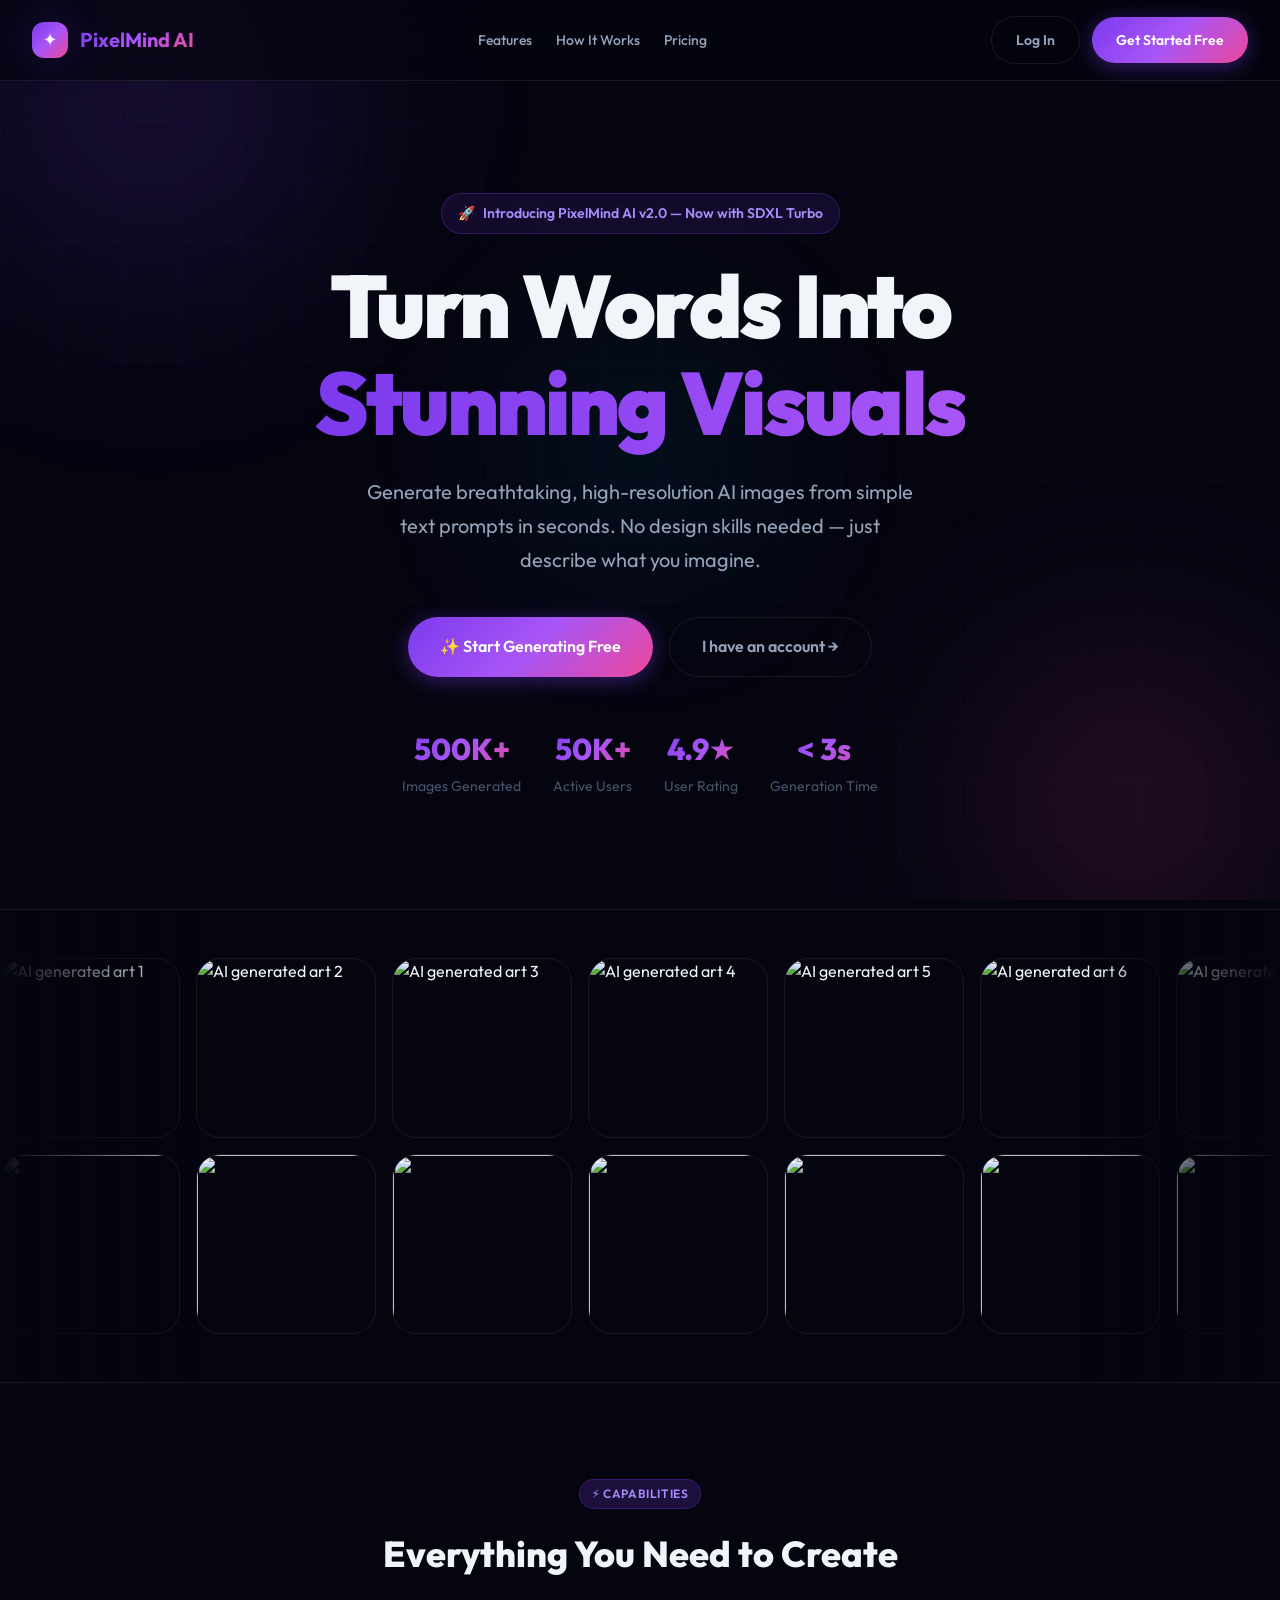
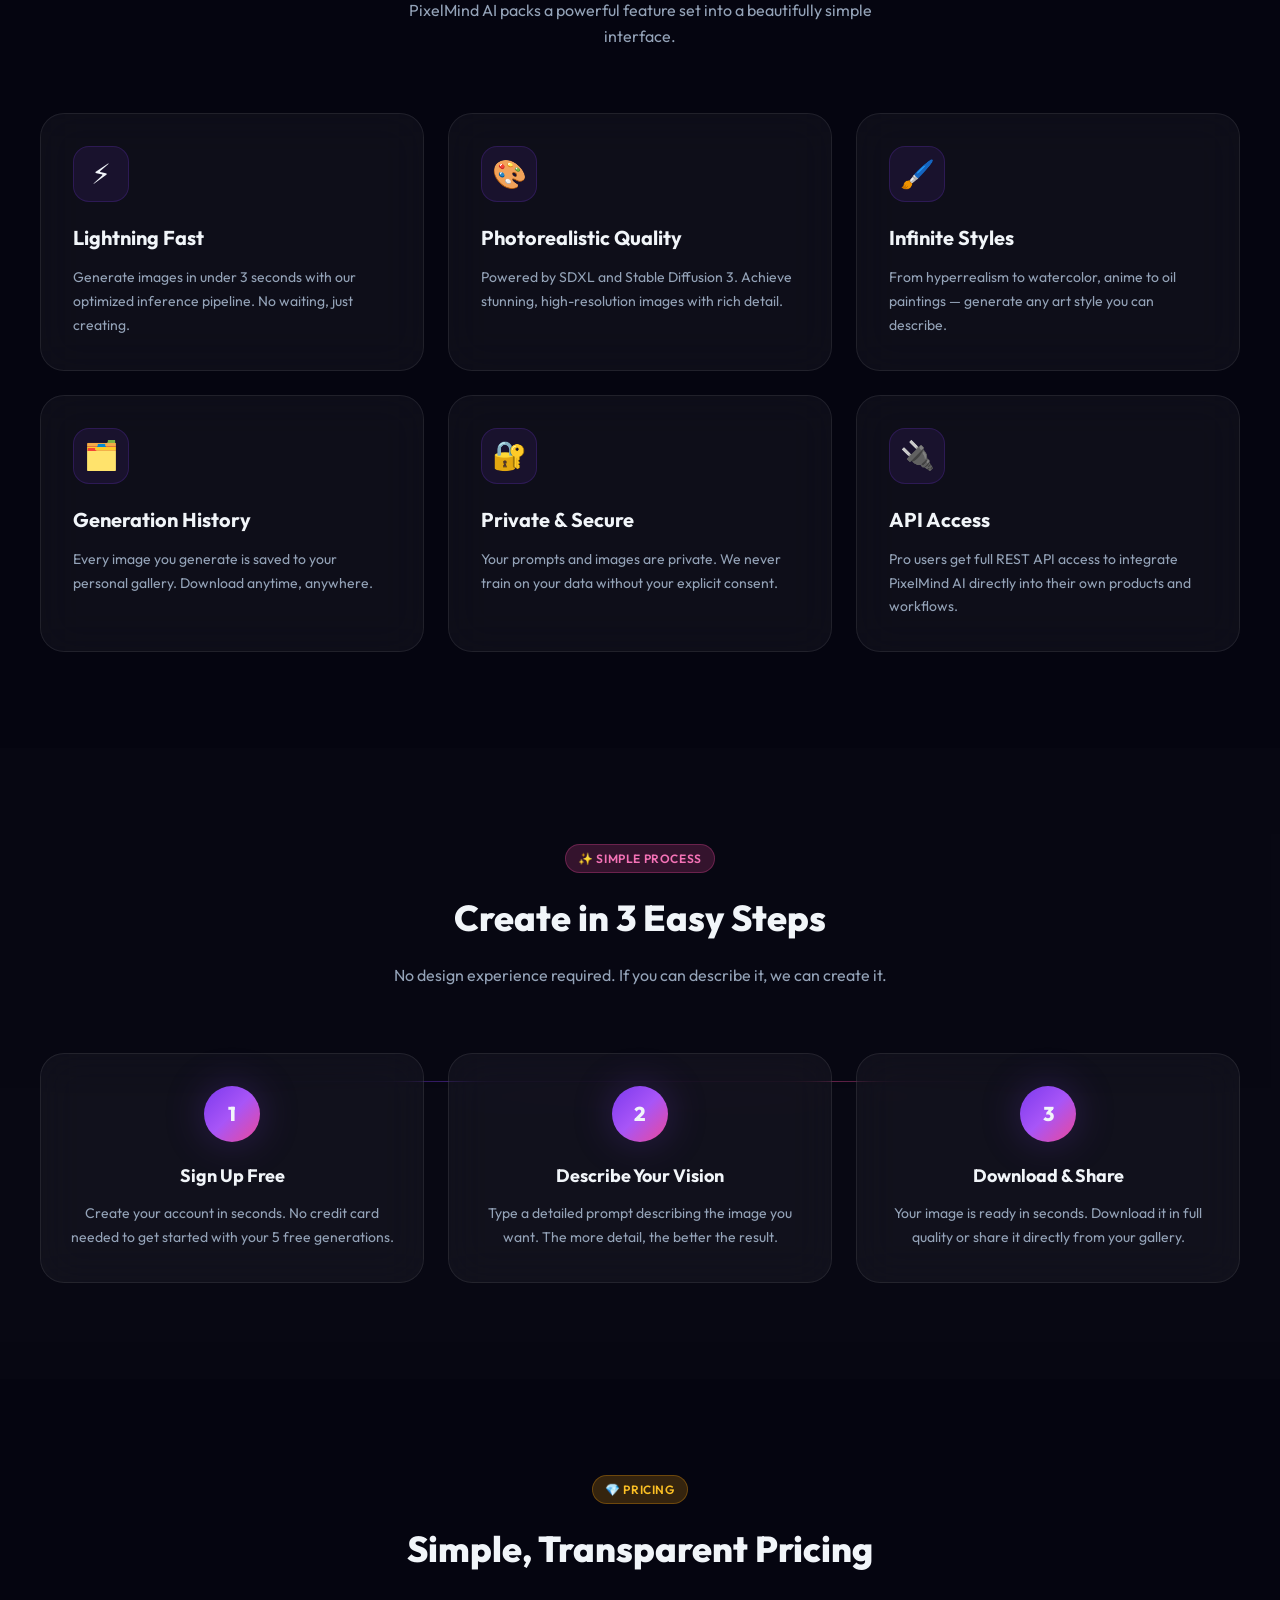
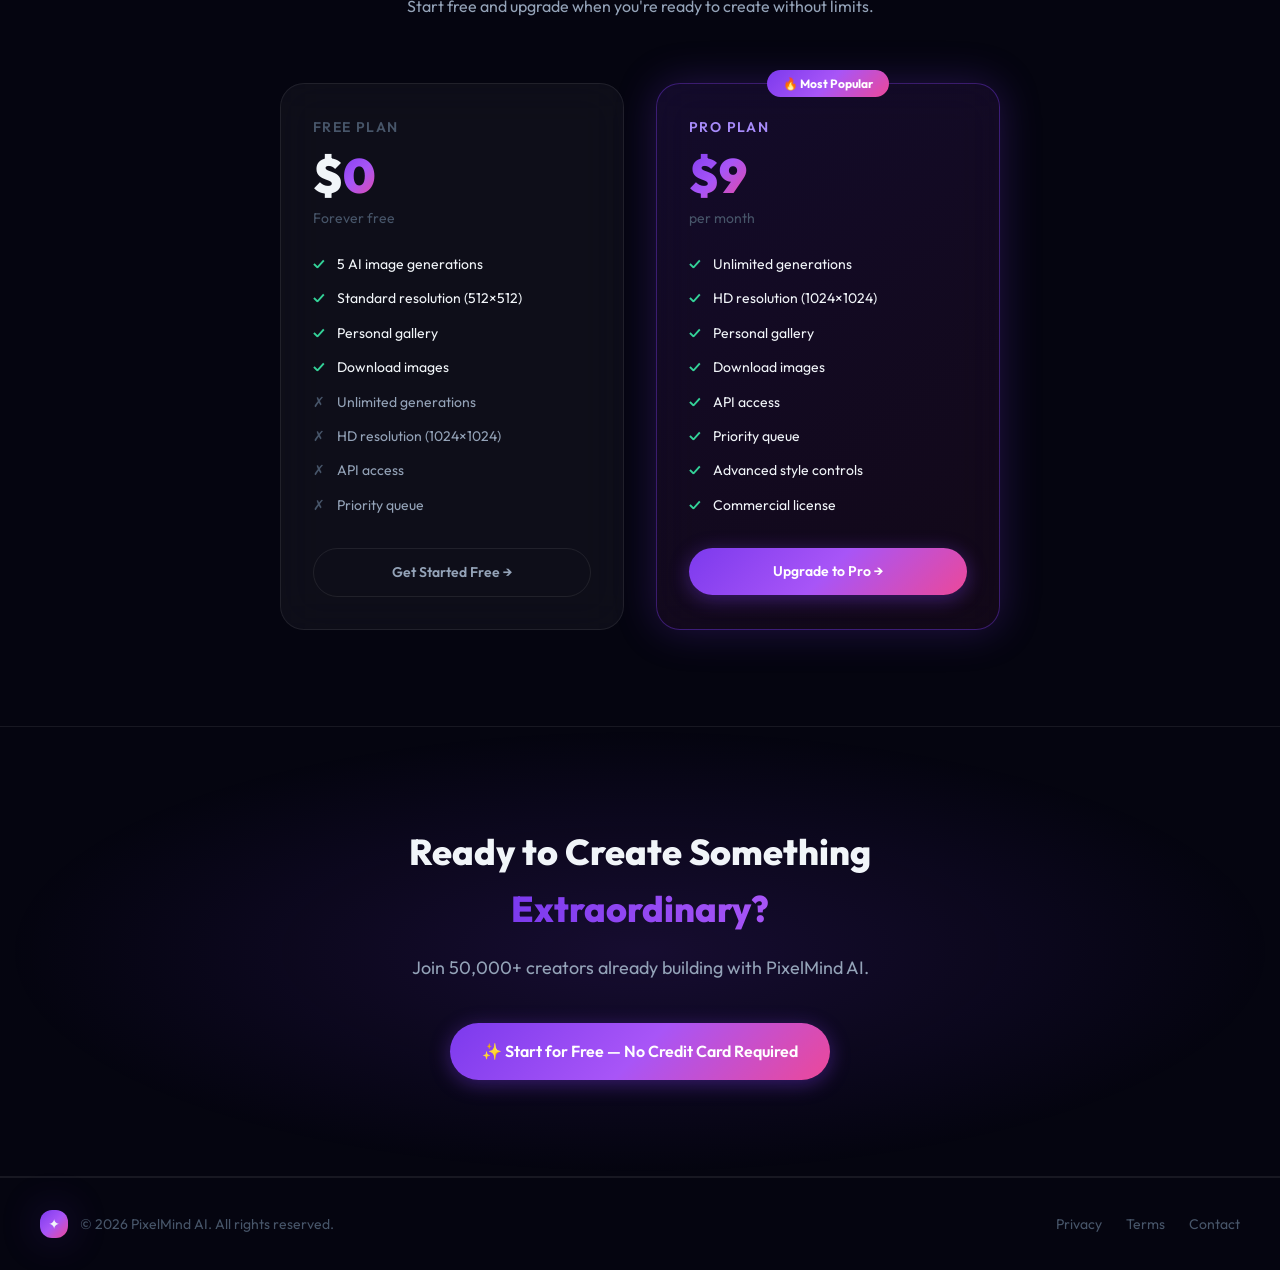
==== PERSONAL PROJECTS/ImageGenAI/index.html @ b3914210 "1st commit" ====
<!DOCTYPE html>
<html lang="en">
<head>
  <meta charset="UTF-8" />
  <meta name="viewport" content="width=device-width, initial-scale=1.0" />
  <title>PixelMind AI — Create Stunning AI Images in Seconds</title>
  <meta name="description" content="PixelMind AI lets you generate breathtaking AI images from simple text prompts. Powered by next-generation models. Start free today." />
  <link rel="stylesheet" href="css/style.css" />
  <style>
    /* ── Hero ── */
    .hero {
      min-height: 92vh;
      display: flex;
      flex-direction: column;
      align-items: center;
      justify-content: center;
      text-align: center;
      padding: var(--space-8);
      position: relative;
      z-index: 1;
    }

    .hero-eyebrow {
      display: inline-flex;
      align-items: center;
      gap: var(--space-2);
      padding: var(--space-2) var(--space-4);
      background: rgba(124,58,237,0.12);
      border: 1px solid rgba(124,58,237,0.3);
      border-radius: var(--radius-full);
      font-size: var(--text-sm);
      font-weight: 600;
      color: var(--primary-400);
      margin-bottom: var(--space-6);
      animation: fadeInDown 0.6s ease both;
    }

    .hero-title {
      font-size: clamp(2.5rem, 7vw, 5.5rem);
      font-weight: 900;
      line-height: 1.1;
      letter-spacing: -0.03em;
      margin-bottom: var(--space-6);
      animation: fadeInDown 0.6s 0.1s ease both;
    }

    .hero-sub {
      font-size: clamp(1rem, 2vw, 1.25rem);
      color: var(--text-secondary);
      max-width: 560px;
      margin: 0 auto var(--space-10);
      line-height: 1.7;
      animation: fadeInDown 0.6s 0.2s ease both;
    }

    .hero-actions {
      display: flex;
      gap: var(--space-4);
      flex-wrap: wrap;
      justify-content: center;
      margin-bottom: var(--space-12);
      animation: fadeInDown 0.6s 0.3s ease both;
    }

    .hero-stats {
      display: flex;
      gap: var(--space-8);
      flex-wrap: wrap;
      justify-content: center;
      animation: fadeInDown 0.6s 0.4s ease both;
    }

    .stat-item { text-align: center; }
    .stat-value {
      font-size: var(--text-3xl);
      font-weight: 800;
      background: var(--grad-primary);
      -webkit-background-clip: text;
      -webkit-text-fill-color: transparent;
      background-clip: text;
    }
    .stat-label { font-size: var(--text-sm); color: var(--text-muted); margin-top: 2px; }

    /* ── Marquee Preview ── */
    .preview-strip {
      padding: var(--space-12) 0;
      overflow: hidden;
      position: relative;
      z-index: 1;
      border-top: 1px solid var(--glass-border);
      border-bottom: 1px solid var(--glass-border);
    }

    .preview-strip::before,
    .preview-strip::after {
      content: '';
      position: absolute;
      top: 0; bottom: 0;
      width: 200px;
      z-index: 2;
    }
    .preview-strip::before { left: 0; background: linear-gradient(to right, var(--bg-base), transparent); }
    .preview-strip::after  { right: 0; background: linear-gradient(to left, var(--bg-base), transparent); }

    .preview-track {
      display: flex;
      gap: var(--space-4);
      animation: marquee 30s linear infinite;
      width: max-content;
    }

    .preview-track-reverse {
      animation-direction: reverse;
      margin-top: var(--space-4);
    }

    @keyframes marquee {
      0%   { transform: translateX(0); }
      100% { transform: translateX(-50%); }
    }

    .preview-img {
      width: 180px;
      height: 180px;
      border-radius: var(--radius-xl);
      object-fit: cover;
      border: 1px solid var(--glass-border);
      flex-shrink: 0;
      transition: transform var(--transition-base);
    }

    .preview-img:hover { transform: scale(1.05); }

    /* ── Features ── */
    .feature-card {
      padding: var(--space-8);
    }

    .feature-icon {
      width: 56px; height: 56px;
      border-radius: var(--radius-lg);
      display: flex; align-items: center; justify-content: center;
      font-size: 28px;
      margin-bottom: var(--space-5);
      background: rgba(124,58,237,0.1);
      border: 1px solid rgba(124,58,237,0.2);
    }

    .feature-title {
      font-size: var(--text-xl);
      font-weight: 700;
      margin-bottom: var(--space-3);
    }

    .feature-desc {
      color: var(--text-secondary);
      font-size: var(--text-sm);
      line-height: 1.7;
    }

    /* ── How it works ── */
    .steps {
      display: grid;
      grid-template-columns: repeat(3, 1fr);
      gap: var(--space-6);
      position: relative;
    }

    .steps::before {
      content: '';
      position: absolute;
      top: 28px;
      left: calc(100% / 6);
      right: calc(100% / 6);
      height: 1px;
      background: linear-gradient(90deg, transparent, rgba(124,58,237,0.5), rgba(236,72,153,0.5), transparent);
    }

    .step-card { text-align: center; padding: var(--space-8) var(--space-6); }

    .step-number {
      width: 56px; height: 56px;
      border-radius: 50%;
      background: var(--grad-primary);
      display: flex; align-items: center; justify-content: center;
      font-size: var(--text-xl);
      font-weight: 800;
      margin: 0 auto var(--space-5);
      box-shadow: var(--shadow-glow);
    }

    .step-title {
      font-size: var(--text-lg);
      font-weight: 700;
      margin-bottom: var(--space-3);
    }

    .step-desc { color: var(--text-secondary); font-size: var(--text-sm); line-height: 1.7; }

    /* ── Pricing ── */
    .pricing-card { padding: var(--space-8); }

    .pricing-card.featured {
      background: linear-gradient(145deg, rgba(124,58,237,0.12), rgba(236,72,153,0.06));
      border-color: rgba(124,58,237,0.4);
      box-shadow: var(--shadow-glow);
      position: relative;
      overflow: visible;
    }

    .pricing-tag {
      position: absolute;
      top: -14px;
      left: 50%;
      transform: translateX(-50%);
      background: var(--grad-primary);
      color: white;
      font-size: var(--text-xs);
      font-weight: 700;
      padding: var(--space-1) var(--space-4);
      border-radius: var(--radius-full);
      white-space: nowrap;
    }

    .pricing-plan { font-size: var(--text-sm); color: var(--text-muted); font-weight: 600; text-transform: uppercase; letter-spacing: 0.1em; margin-bottom: var(--space-3); }
    .pricing-price { font-size: var(--text-5xl); font-weight: 900; line-height: 1; margin-bottom: var(--space-2); }
    .pricing-period { font-size: var(--text-sm); color: var(--text-muted); margin-bottom: var(--space-6); }

    .pricing-features { list-style: none; display: flex; flex-direction: column; gap: var(--space-3); margin-bottom: var(--space-8); }
    .pricing-features li { display: flex; align-items: center; gap: var(--space-3); font-size: var(--text-sm); color: var(--text-secondary); }
    .pricing-features li.included { color: var(--text-primary); }
    .pricing-features li.included::before { content: '✓'; color: #34d399; font-weight: 700; font-size: 14px; }
    .pricing-features li:not(.included)::before { content: '✗'; color: var(--text-muted); font-size: 14px; }

    /* ── CTA ── */
    .cta-section {
      background: radial-gradient(ellipse at center, rgba(124,58,237,0.15) 0%, transparent 70%);
      border-top: 1px solid var(--glass-border);
      border-bottom: 1px solid var(--glass-border);
    }

    /* ── Footer ── */
    footer {
      padding: var(--space-8);
      border-top: 1px solid var(--glass-border);
      position: relative;
      z-index: 1;
    }

    .footer-inner {
      max-width: 1200px;
      margin: 0 auto;
      display: flex;
      align-items: center;
      justify-content: space-between;
      flex-wrap: wrap;
      gap: var(--space-4);
    }

    .footer-copy { color: var(--text-muted); font-size: var(--text-sm); }

    .footer-links { display: flex; gap: var(--space-6); }
    .footer-links a { color: var(--text-muted); font-size: var(--text-sm); text-decoration: none; transition: color var(--transition-fast); }
    .footer-links a:hover { color: var(--text-accent); }

    @keyframes fadeInDown {
      from { opacity: 0; transform: translateY(-20px); }
      to   { opacity: 1; transform: translateY(0); }
    }

    @media (max-width: 768px) {
      .steps { grid-template-columns: 1fr; }
      .steps::before { display: none; }
      .hero-stats { gap: var(--space-6); }
    }
  </style>
</head>
<body>

<!-- Animated Background -->
<div class="page-bg" aria-hidden="true">
  <div class="blob blob-1"></div>
  <div class="blob blob-2"></div>
  <div class="blob blob-3"></div>
</div>

<!-- Navigation -->
<nav class="nav" role="navigation" aria-label="Main navigation">
  <a href="index.html" class="nav-logo" id="nav-logo">
    <div class="nav-logo-icon" aria-hidden="true">✦</div>
    <span class="nav-logo-text">PixelMind AI</span>
  </a>
  <ul class="nav-links" role="list">
    <li><a href="#features" id="nav-features">Features</a></li>
    <li><a href="#how-it-works" id="nav-how">How It Works</a></li>
    <li><a href="#pricing" id="nav-pricing">Pricing</a></li>
  </ul>
  <div class="nav-actions">
    <a href="login.html" class="btn btn-ghost" id="nav-login-btn">Log In</a>
    <a href="signup.html" class="btn btn-primary" id="nav-signup-btn">Get Started Free</a>
  </div>
</nav>

<!-- Hero -->
<section class="hero" id="hero" aria-label="Hero section">
  <div class="hero-eyebrow" aria-label="New feature announcement">
    <span>🚀</span> Introducing PixelMind AI v2.0 — Now with SDXL Turbo
  </div>
  <h1 class="hero-title">
    Turn Words Into<br>
    <span class="gradient-text-animated">Stunning Visuals</span>
  </h1>
  <p class="hero-sub">
    Generate breathtaking, high-resolution AI images from simple text prompts in seconds.
    No design skills needed — just describe what you imagine.
  </p>
  <div class="hero-actions">
    <a href="signup.html" class="btn btn-primary btn-lg" id="hero-cta-primary">
      ✨ Start Generating Free
    </a>
    <a href="login.html" class="btn btn-ghost btn-lg" id="hero-cta-secondary">
      I have an account →
    </a>
  </div>
  <div class="hero-stats" role="list" aria-label="Platform statistics">
    <div class="stat-item" role="listitem">
      <div class="stat-value">500K+</div>
      <div class="stat-label">Images Generated</div>
    </div>
    <div class="stat-item" role="listitem">
      <div class="stat-value">50K+</div>
      <div class="stat-label">Active Users</div>
    </div>
    <div class="stat-item" role="listitem">
      <div class="stat-value">4.9★</div>
      <div class="stat-label">User Rating</div>
    </div>
    <div class="stat-item" role="listitem">
      <div class="stat-value">< 3s</div>
      <div class="stat-label">Generation Time</div>
    </div>
  </div>
</section>

<!-- Preview Strip (Marquee) -->
<div class="preview-strip" aria-label="Sample generated images" role="img">
  <div class="preview-track" id="preview-track-1">
    <img class="preview-img" src="https://picsum.photos/seed/101/360/360" alt="AI generated art 1" loading="lazy">
    <img class="preview-img" src="https://picsum.photos/seed/202/360/360" alt="AI generated art 2" loading="lazy">
    <img class="preview-img" src="https://picsum.photos/seed/303/360/360" alt="AI generated art 3" loading="lazy">
    <img class="preview-img" src="https://picsum.photos/seed/404/360/360" alt="AI generated art 4" loading="lazy">
    <img class="preview-img" src="https://picsum.photos/seed/505/360/360" alt="AI generated art 5" loading="lazy">
    <img class="preview-img" src="https://picsum.photos/seed/606/360/360" alt="AI generated art 6" loading="lazy">
    <img class="preview-img" src="https://picsum.photos/seed/707/360/360" alt="AI generated art 7" loading="lazy">
    <img class="preview-img" src="https://picsum.photos/seed/808/360/360" alt="AI generated art 8" loading="lazy">
    <!-- duplicate for seamless loop -->
    <img class="preview-img" src="https://picsum.photos/seed/101/360/360" alt="" loading="lazy" aria-hidden="true">
    <img class="preview-img" src="https://picsum.photos/seed/202/360/360" alt="" loading="lazy" aria-hidden="true">
    <img class="preview-img" src="https://picsum.photos/seed/303/360/360" alt="" loading="lazy" aria-hidden="true">
    <img class="preview-img" src="https://picsum.photos/seed/404/360/360" alt="" loading="lazy" aria-hidden="true">
    <img class="preview-img" src="https://picsum.photos/seed/505/360/360" alt="" loading="lazy" aria-hidden="true">
    <img class="preview-img" src="https://picsum.photos/seed/606/360/360" alt="" loading="lazy" aria-hidden="true">
    <img class="preview-img" src="https://picsum.photos/seed/707/360/360" alt="" loading="lazy" aria-hidden="true">
    <img class="preview-img" src="https://picsum.photos/seed/808/360/360" alt="" loading="lazy" aria-hidden="true">
  </div>
  <div class="preview-track preview-track-reverse">
    <img class="preview-img" src="https://picsum.photos/seed/111/360/360" alt="" loading="lazy" aria-hidden="true">
    <img class="preview-img" src="https://picsum.photos/seed/222/360/360" alt="" loading="lazy" aria-hidden="true">
    <img class="preview-img" src="https://picsum.photos/seed/333/360/360" alt="" loading="lazy" aria-hidden="true">
    <img class="preview-img" src="https://picsum.photos/seed/444/360/360" alt="" loading="lazy" aria-hidden="true">
    <img class="preview-img" src="https://picsum.photos/seed/555/360/360" alt="" loading="lazy" aria-hidden="true">
    <img class="preview-img" src="https://picsum.photos/seed/666/360/360" alt="" loading="lazy" aria-hidden="true">
    <img class="preview-img" src="https://picsum.photos/seed/777/360/360" alt="" loading="lazy" aria-hidden="true">
    <img class="preview-img" src="https://picsum.photos/seed/888/360/360" alt="" loading="lazy" aria-hidden="true">
    <img class="preview-img" src="https://picsum.photos/seed/111/360/360" alt="" loading="lazy" aria-hidden="true">
    <img class="preview-img" src="https://picsum.photos/seed/222/360/360" alt="" loading="lazy" aria-hidden="true">
    <img class="preview-img" src="https://picsum.photos/seed/333/360/360" alt="" loading="lazy" aria-hidden="true">
    <img class="preview-img" src="https://picsum.photos/seed/444/360/360" alt="" loading="lazy" aria-hidden="true">
    <img class="preview-img" src="https://picsum.photos/seed/555/360/360" alt="" loading="lazy" aria-hidden="true">
    <img class="preview-img" src="https://picsum.photos/seed/666/360/360" alt="" loading="lazy" aria-hidden="true">
    <img class="preview-img" src="https://picsum.photos/seed/777/360/360" alt="" loading="lazy" aria-hidden="true">
    <img class="preview-img" src="https://picsum.photos/seed/888/360/360" alt="" loading="lazy" aria-hidden="true">
  </div>
</div>

<!-- Features Section -->
<section class="section" id="features" aria-label="Features">
  <div class="container">
    <div class="text-center" style="margin-bottom: var(--space-16);">
      <div class="badge badge-purple" style="margin-bottom:var(--space-4);">⚡ Capabilities</div>
      <h2 style="font-size:var(--text-4xl);font-weight:800;margin-bottom:var(--space-4);">
        Everything You Need to Create
      </h2>
      <p style="color:var(--text-secondary); max-width:500px; margin:0 auto;">
        PixelMind AI packs a powerful feature set into a beautifully simple interface.
      </p>
    </div>
    <div class="grid-3">
      <div class="card feature-card" id="feature-speed">
        <div class="feature-icon">⚡</div>
        <h3 class="feature-title">Lightning Fast</h3>
        <p class="feature-desc">Generate images in under 3 seconds with our optimized inference pipeline. No waiting, just creating.</p>
      </div>
      <div class="card feature-card" id="feature-quality">
        <div class="feature-icon">🎨</div>
        <h3 class="feature-title">Photorealistic Quality</h3>
        <p class="feature-desc">Powered by SDXL and Stable Diffusion 3. Achieve stunning, high-resolution images with rich detail.</p>
      </div>
      <div class="card feature-card" id="feature-styles">
        <div class="feature-icon">🖌️</div>
        <h3 class="feature-title">Infinite Styles</h3>
        <p class="feature-desc">From hyperrealism to watercolor, anime to oil paintings — generate any art style you can describe.</p>
      </div>
      <div class="card feature-card" id="feature-history">
        <div class="feature-icon">🗂️</div>
        <h3 class="feature-title">Generation History</h3>
        <p class="feature-desc">Every image you generate is saved to your personal gallery. Download anytime, anywhere.</p>
      </div>
      <div class="card feature-card" id="feature-private">
        <div class="feature-icon">🔐</div>
        <h3 class="feature-title">Private & Secure</h3>
        <p class="feature-desc">Your prompts and images are private. We never train on your data without your explicit consent.</p>
      </div>
      <div class="card feature-card" id="feature-api">
        <div class="feature-icon">🔌</div>
        <h3 class="feature-title">API Access</h3>
        <p class="feature-desc">Pro users get full REST API access to integrate PixelMind AI directly into their own products and workflows.</p>
      </div>
    </div>
  </div>
</section>

<!-- How it Works -->
<section class="section" id="how-it-works" style="background: rgba(255,255,255,0.01);" aria-label="How it works">
  <div class="container">
    <div class="text-center" style="margin-bottom: var(--space-16);">
      <div class="badge badge-pink" style="margin-bottom:var(--space-4);">✨ Simple Process</div>
      <h2 style="font-size:var(--text-4xl);font-weight:800;margin-bottom:var(--space-4);">
        Create in 3 Easy Steps
      </h2>
      <p style="color:var(--text-secondary); max-width:500px; margin:0 auto;">
        No design experience required. If you can describe it, we can create it.
      </p>
    </div>
    <div class="steps">
      <div class="card step-card" id="step-1">
        <div class="step-number">1</div>
        <h3 class="step-title">Sign Up Free</h3>
        <p class="step-desc">Create your account in seconds. No credit card needed to get started with your 5 free generations.</p>
      </div>
      <div class="card step-card" id="step-2">
        <div class="step-number">2</div>
        <h3 class="step-title">Describe Your Vision</h3>
        <p class="step-desc">Type a detailed prompt describing the image you want. The more detail, the better the result.</p>
      </div>
      <div class="card step-card" id="step-3">
        <div class="step-number">3</div>
        <h3 class="step-title">Download & Share</h3>
        <p class="step-desc">Your image is ready in seconds. Download it in full quality or share it directly from your gallery.</p>
      </div>
    </div>
  </div>
</section>

<!-- Pricing Section -->
<section class="section" id="pricing" aria-label="Pricing plans">
  <div class="container">
    <div class="text-center" style="margin-bottom: var(--space-16);">
      <div class="badge badge-amber" style="margin-bottom:var(--space-4);">💎 Pricing</div>
      <h2 style="font-size:var(--text-4xl);font-weight:800;margin-bottom:var(--space-4);">
        Simple, Transparent Pricing
      </h2>
      <p style="color:var(--text-secondary); max-width:500px; margin:0 auto;">
        Start free and upgrade when you're ready to create without limits.
      </p>
    </div>
    <div class="grid-2" style="max-width:720px; margin:0 auto;">
      <div class="card pricing-card" id="plan-free">
        <p class="pricing-plan">Free Plan</p>
        <p class="pricing-price">$<span class="gradient-text">0</span></p>
        <p class="pricing-period">Forever free</p>
        <ul class="pricing-features">
          <li class="included">5 AI image generations</li>
          <li class="included">Standard resolution (512×512)</li>
          <li class="included">Personal gallery</li>
          <li class="included">Download images</li>
          <li>Unlimited generations</li>
          <li>HD resolution (1024×1024)</li>
          <li>API access</li>
          <li>Priority queue</li>
        </ul>
        <a href="signup.html" class="btn btn-ghost w-full" id="cta-free">Get Started Free →</a>
      </div>
      <div class="card pricing-card featured" id="plan-pro">
        <div class="pricing-tag">🔥 Most Popular</div>
        <p class="pricing-plan" style="color: var(--primary-400);">Pro Plan</p>
        <p class="pricing-price"><span class="gradient-text">$9</span></p>
        <p class="pricing-period">per month</p>
        <ul class="pricing-features">
          <li class="included">Unlimited generations</li>
          <li class="included">HD resolution (1024×1024)</li>
          <li class="included">Personal gallery</li>
          <li class="included">Download images</li>
          <li class="included">API access</li>
          <li class="included">Priority queue</li>
          <li class="included">Advanced style controls</li>
          <li class="included">Commercial license</li>
        </ul>
        <a href="signup.html" class="btn btn-primary w-full" id="cta-pro">Upgrade to Pro →</a>
      </div>
    </div>
  </div>
</section>

<!-- CTA Section -->
<section class="section cta-section" aria-label="Call to action">
  <div class="container text-center">
    <h2 style="font-size:var(--text-4xl);font-weight:800;margin-bottom:var(--space-4);">
      Ready to Create Something<br><span class="gradient-text-animated">Extraordinary?</span>
    </h2>
    <p style="color:var(--text-secondary); margin-bottom:var(--space-10); font-size:var(--text-lg);">
      Join 50,000+ creators already building with PixelMind AI.
    </p>
    <a href="signup.html" class="btn btn-primary btn-lg" id="cta-final">
      ✨ Start for Free — No Credit Card Required
    </a>
  </div>
</section>

<!-- Footer -->
<footer>
  <div class="footer-inner">
    <div style="display:flex; align-items:center; gap:var(--space-3);">
      <div class="nav-logo-icon" style="width:28px;height:28px;font-size:14px;" aria-hidden="true">✦</div>
      <span class="footer-copy">© 2026 PixelMind AI. All rights reserved.</span>
    </div>
    <nav class="footer-links" aria-label="Footer navigation">
      <a href="#" id="footer-privacy">Privacy</a>
      <a href="#" id="footer-terms">Terms</a>
      <a href="#" id="footer-contact">Contact</a>
    </nav>
  </div>
</footer>

<script src="js/auth.js"></script>
<script>
  // Redirect to query if already logged in (optional UX)
  document.addEventListener('DOMContentLoaded', () => {
    if (authIsLoggedIn()) {
      document.getElementById('nav-login-btn').textContent = 'Dashboard';
      document.getElementById('nav-login-btn').href = 'query.html';
      document.getElementById('nav-signup-btn').textContent = 'Go to App ✦';
      document.getElementById('nav-signup-btn').href = 'query.html';
    }
  });
</script>
</body>
</html>
---- PERSONAL PROJECTS/ImageGenAI/css/style.css ----
/* =====================================================
   IMAGE GENERATIVE AI — Global Design System
   ===================================================== */

/* Google Font Import */
@import url('https://fonts.googleapis.com/css2?family=Outfit:wght@300;400;500;600;700;800;900&display=swap');

/* =====================================================
   CSS Custom Properties (Design Tokens)
   ===================================================== */
:root {
  /* Colors */
  --bg-base:        #050510;
  --bg-surface:     #0d0d1e;
  --bg-elevated:    #13132a;
  --glass-bg:       rgba(255, 255, 255, 0.04);
  --glass-border:   rgba(255, 255, 255, 0.08);
  --glass-hover:    rgba(255, 255, 255, 0.07);

  --primary-400:    #a78bfa;
  --primary-500:    #8b5cf6;
  --primary-600:    #7c3aed;
  --primary-700:    #6d28d9;
  --accent-pink:    #ec4899;
  --accent-cyan:    #06b6d4;
  --accent-amber:   #f59e0b;

  --grad-primary:   linear-gradient(135deg, #7c3aed 0%, #a855f7 50%, #ec4899 100%);
  --grad-subtle:    linear-gradient(135deg, rgba(124,58,237,0.15) 0%, rgba(236,72,153,0.15) 100%);
  --grad-card:      linear-gradient(145deg, rgba(255,255,255,0.06) 0%, rgba(255,255,255,0.02) 100%);
  --grad-glow:      radial-gradient(ellipse at center, rgba(124,58,237,0.3) 0%, transparent 70%);

  --text-primary:   #f1f5f9;
  --text-secondary: #94a3b8;
  --text-muted:     #475569;
  --text-accent:    #a78bfa;

  /* Spacing */
  --space-1:   0.25rem;
  --space-2:   0.5rem;
  --space-3:   0.75rem;
  --space-4:   1rem;
  --space-5:   1.25rem;
  --space-6:   1.5rem;
  --space-8:   2rem;
  --space-10:  2.5rem;
  --space-12:  3rem;
  --space-16:  4rem;
  --space-20:  5rem;
  --space-24:  6rem;

  /* Typography */
  --font-family: 'Outfit', system-ui, -apple-system, sans-serif;
  --text-xs:   0.75rem;
  --text-sm:   0.875rem;
  --text-base: 1rem;
  --text-lg:   1.125rem;
  --text-xl:   1.25rem;
  --text-2xl:  1.5rem;
  --text-3xl:  1.875rem;
  --text-4xl:  2.25rem;
  --text-5xl:  3rem;
  --text-6xl:  3.75rem;
  --text-7xl:  4.5rem;

  /* Border Radius */
  --radius-sm:  0.375rem;
  --radius-md:  0.75rem;
  --radius-lg:  1rem;
  --radius-xl:  1.5rem;
  --radius-2xl: 2rem;
  --radius-full: 9999px;

  /* Shadows */
  --shadow-sm:  0 1px 3px rgba(0,0,0,0.5);
  --shadow-md:  0 4px 16px rgba(0,0,0,0.4);
  --shadow-lg:  0 8px 32px rgba(0,0,0,0.5);
  --shadow-xl:  0 20px 60px rgba(0,0,0,0.6);
  --shadow-glow: 0 0 40px rgba(124,58,237,0.25);
  --shadow-glow-pink: 0 0 40px rgba(236,72,153,0.2);

  /* Transitions */
  --transition-fast:   150ms cubic-bezier(0.4, 0, 0.2, 1);
  --transition-base:   250ms cubic-bezier(0.4, 0, 0.2, 1);
  --transition-slow:   400ms cubic-bezier(0.4, 0, 0.2, 1);
  --transition-bounce: 300ms cubic-bezier(0.34, 1.56, 0.64, 1);
}

/* =====================================================
   CSS Reset & Base
   ===================================================== */
*, *::before, *::after {
  box-sizing: border-box;
  margin: 0;
  padding: 0;
}

html { scroll-behavior: smooth; font-size: 16px; }

body {
  font-family: var(--font-family);
  background-color: var(--bg-base);
  color: var(--text-primary);
  line-height: 1.6;
  min-height: 100vh;
  -webkit-font-smoothing: antialiased;
  -moz-osx-font-smoothing: grayscale;
  overflow-x: hidden;
}

/* =====================================================
   Animated Background
   ===================================================== */
.page-bg {
  position: fixed;
  inset: 0;
  z-index: 0;
  overflow: hidden;
  pointer-events: none;
}

.page-bg::before {
  content: '';
  position: absolute;
  inset: 0;
  background-image:
    linear-gradient(rgba(124,58,237,0.04) 1px, transparent 1px),
    linear-gradient(90deg, rgba(124,58,237,0.04) 1px, transparent 1px);
  background-size: 60px 60px;
  animation: gridShift 30s linear infinite;
}

@keyframes gridShift {
  0%   { transform: translateY(0); }
  100% { transform: translateY(60px); }
}

.blob {
  position: absolute;
  border-radius: 50%;
  filter: blur(80px);
  opacity: 0.5;
  animation: blobFloat 12s ease-in-out infinite;
}

.blob-1 {
  width: 600px; height: 600px;
  background: radial-gradient(circle, rgba(124,58,237,0.4) 0%, transparent 70%);
  top: -200px; left: -150px;
  animation-delay: 0s;
}

.blob-2 {
  width: 500px; height: 500px;
  background: radial-gradient(circle, rgba(236,72,153,0.35) 0%, transparent 70%);
  bottom: -150px; right: -100px;
  animation-delay: -4s;
}

.blob-3 {
  width: 400px; height: 400px;
  background: radial-gradient(circle, rgba(6,182,212,0.2) 0%, transparent 70%);
  top: 50%; left: 50%;
  transform: translate(-50%, -50%);
  animation-delay: -8s;
}

@keyframes blobFloat {
  0%, 100% { transform: translate(0, 0) scale(1); }
  25%       { transform: translate(30px, -40px) scale(1.05); }
  50%       { transform: translate(-20px, 20px) scale(0.95); }
  75%       { transform: translate(40px, 30px) scale(1.02); }
}

/* =====================================================
   Navigation
   ===================================================== */
.nav {
  position: sticky;
  top: 0;
  z-index: 100;
  padding: var(--space-4) var(--space-8);
  display: flex;
  align-items: center;
  justify-content: space-between;
  background: rgba(5, 5, 16, 0.7);
  backdrop-filter: blur(20px);
  -webkit-backdrop-filter: blur(20px);
  border-bottom: 1px solid var(--glass-border);
}

.nav-logo {
  display: flex;
  align-items: center;
  gap: var(--space-3);
  text-decoration: none;
  color: var(--text-primary);
}

.nav-logo-icon {
  width: 36px; height: 36px;
  border-radius: var(--radius-md);
  background: var(--grad-primary);
  display: flex; align-items: center; justify-content: center;
  font-size: 18px;
  box-shadow: var(--shadow-glow);
}

.nav-logo-text {
  font-size: var(--text-xl);
  font-weight: 700;
  background: var(--grad-primary);
  -webkit-background-clip: text;
  -webkit-text-fill-color: transparent;
  background-clip: text;
}

.nav-links {
  display: flex;
  align-items: center;
  gap: var(--space-6);
  list-style: none;
}

.nav-links a {
  color: var(--text-secondary);
  text-decoration: none;
  font-size: var(--text-sm);
  font-weight: 500;
  transition: color var(--transition-fast);
}

.nav-links a:hover { color: var(--text-primary); }
.nav-links a.active { color: var(--text-accent); }

.nav-actions {
  display: flex;
  align-items: center;
  gap: var(--space-3);
}

/* =====================================================
   Buttons
   ===================================================== */
.btn {
  display: inline-flex;
  align-items: center;
  justify-content: center;
  gap: var(--space-2);
  padding: var(--space-3) var(--space-6);
  border-radius: var(--radius-full);
  font-family: var(--font-family);
  font-size: var(--text-sm);
  font-weight: 600;
  cursor: pointer;
  border: none;
  text-decoration: none;
  transition: all var(--transition-base);
  position: relative;
  overflow: hidden;
  white-space: nowrap;
}

.btn::before {
  content: '';
  position: absolute;
  inset: 0;
  background: linear-gradient(to right, transparent 0%, rgba(255,255,255,0.1) 50%, transparent 100%);
  transform: translateX(-100%);
  transition: transform 0.5s ease;
}

.btn:hover::before { transform: translateX(100%); }

.btn-primary {
  background: var(--grad-primary);
  color: white;
  box-shadow: 0 4px 20px rgba(124,58,237,0.4);
}

.btn-primary:hover {
  transform: translateY(-2px);
  box-shadow: 0 8px 30px rgba(124,58,237,0.5);
}

.btn-primary:active { transform: translateY(0); }

.btn-ghost {
  background: transparent;
  color: var(--text-secondary);
  border: 1px solid var(--glass-border);
}

.btn-ghost:hover {
  background: var(--glass-hover);
  color: var(--text-primary);
  border-color: rgba(255,255,255,0.15);
}

.btn-outline {
  background: transparent;
  color: var(--text-accent);
  border: 1px solid rgba(124,58,237,0.5);
}

.btn-outline:hover {
  background: rgba(124,58,237,0.1);
  border-color: var(--primary-500);
  box-shadow: 0 0 20px rgba(124,58,237,0.2);
}

.btn-danger {
  background: linear-gradient(135deg, #dc2626, #ef4444);
  color: white;
  box-shadow: 0 4px 20px rgba(239,68,68,0.3);
}

.btn-danger:hover {
  transform: translateY(-2px);
  box-shadow: 0 8px 30px rgba(239,68,68,0.4);
}

.btn-lg {
  padding: var(--space-4) var(--space-8);
  font-size: var(--text-base);
}

.btn-sm {
  padding: var(--space-2) var(--space-4);
  font-size: var(--text-xs);
}

.btn:disabled {
  opacity: 0.5;
  cursor: not-allowed;
  transform: none !important;
}

.btn-loading {
  color: transparent !important;
  pointer-events: none;
}

.btn-loading::after {
  content: '';
  position: absolute;
  width: 16px; height: 16px;
  border: 2px solid rgba(255,255,255,0.3);
  border-top-color: white;
  border-radius: 50%;
  animation: spin 0.7s linear infinite;
}

/* =====================================================
   Glass Card
   ===================================================== */
.card {
  background: var(--glass-bg);
  border: 1px solid var(--glass-border);
  border-radius: var(--radius-xl);
  backdrop-filter: blur(20px);
  -webkit-backdrop-filter: blur(20px);
  transition: all var(--transition-base);
}

.card:hover {
  background: var(--glass-hover);
  border-color: rgba(255,255,255,0.12);
  transform: translateY(-2px);
  box-shadow: var(--shadow-lg);
}

/* =====================================================
   Form Elements
   ===================================================== */
.form-group {
  display: flex;
  flex-direction: column;
  gap: var(--space-2);
}

.form-label {
  font-size: var(--text-sm);
  font-weight: 500;
  color: var(--text-secondary);
  letter-spacing: 0.02em;
}

.form-input {
  padding: var(--space-3) var(--space-4);
  background: rgba(255,255,255,0.05);
  border: 1px solid var(--glass-border);
  border-radius: var(--radius-md);
  color: var(--text-primary);
  font-family: var(--font-family);
  font-size: var(--text-base);
  width: 100%;
  transition: all var(--transition-base);
  outline: none;
}

.form-input::placeholder { color: var(--text-muted); }

.form-input:focus {
  border-color: var(--primary-500);
  background: rgba(124,58,237,0.07);
  box-shadow: 0 0 0 3px rgba(124,58,237,0.15);
}

.form-input.error {
  border-color: #ef4444;
  background: rgba(239,68,68,0.05);
}

.form-error {
  font-size: var(--text-xs);
  color: #f87171;
  display: flex;
  align-items: center;
  gap: var(--space-1);
}

textarea.form-input {
  resize: vertical;
  min-height: 100px;
  line-height: 1.6;
}

.input-wrapper { position: relative; }

.input-icon {
  position: absolute;
  left: var(--space-4);
  top: 50%;
  transform: translateY(-50%);
  color: var(--text-muted);
  font-size: 18px;
  pointer-events: none;
}

.input-wrapper .form-input {
  padding-left: calc(var(--space-4) + 28px);
}

/* =====================================================
   Badges
   ===================================================== */
.badge {
  display: inline-flex;
  align-items: center;
  gap: var(--space-1);
  padding: var(--space-1) var(--space-3);
  border-radius: var(--radius-full);
  font-size: var(--text-xs);
  font-weight: 600;
  letter-spacing: 0.05em;
  text-transform: uppercase;
}

.badge-purple {
  background: rgba(124,58,237,0.2);
  color: var(--primary-400);
  border: 1px solid rgba(124,58,237,0.3);
}

.badge-pink {
  background: rgba(236,72,153,0.2);
  color: #f472b6;
  border: 1px solid rgba(236,72,153,0.3);
}

.badge-amber {
  background: rgba(245,158,11,0.2);
  color: #fbbf24;
  border: 1px solid rgba(245,158,11,0.3);
}

.badge-green {
  background: rgba(16,185,129,0.2);
  color: #34d399;
  border: 1px solid rgba(16,185,129,0.3);
}

.badge-red {
  background: rgba(239,68,68,0.2);
  color: #f87171;
  border: 1px solid rgba(239,68,68,0.3);
}

/* =====================================================
   Gradient Text
   ===================================================== */
.gradient-text {
  background: var(--grad-primary);
  -webkit-background-clip: text;
  -webkit-text-fill-color: transparent;
  background-clip: text;
}

.gradient-text-animated {
  background: linear-gradient(270deg, #7c3aed, #a855f7, #ec4899, #a855f7, #7c3aed);
  background-size: 400% 400%;
  -webkit-background-clip: text;
  -webkit-text-fill-color: transparent;
  background-clip: text;
  animation: gradientShift 6s ease infinite;
}

@keyframes gradientShift {
  0%   { background-position: 0% 50%; }
  50%  { background-position: 100% 50%; }
  100% { background-position: 0% 50%; }
}

/* =====================================================
   Avatar
   ===================================================== */
.avatar {
  width: 38px; height: 38px;
  border-radius: 50%;
  background: var(--grad-primary);
  display: flex; align-items: center; justify-content: center;
  font-size: var(--text-sm);
  font-weight: 700;
  color: white;
  flex-shrink: 0;
  cursor: pointer;
  transition: all var(--transition-base);
  border: 2px solid transparent;
}

.avatar:hover {
  box-shadow: 0 0 0 3px rgba(124,58,237,0.4);
  border-color: var(--primary-500);
}

/* =====================================================
   Usage Counter
   ===================================================== */
.usage-counter {
  display: flex;
  align-items: center;
  gap: var(--space-2);
  padding: var(--space-2) var(--space-4);
  background: var(--glass-bg);
  border: 1px solid var(--glass-border);
  border-radius: var(--radius-full);
  font-size: var(--text-xs);
  font-weight: 600;
}

.usage-bar {
  width: 60px; height: 4px;
  background: rgba(255,255,255,0.1);
  border-radius: var(--radius-full);
  overflow: hidden;
}

.usage-bar-fill {
  height: 100%;
  background: var(--grad-primary);
  border-radius: var(--radius-full);
  transition: width var(--transition-slow);
}

.usage-bar-fill.danger {
  background: linear-gradient(90deg, #f59e0b, #ef4444);
}

/* =====================================================
   Modals & Overlays
   ===================================================== */
.modal-overlay {
  position: fixed;
  inset: 0;
  background: rgba(0,0,0,0.85);
  backdrop-filter: blur(8px);
  -webkit-backdrop-filter: blur(8px);
  z-index: 1000;
  display: flex;
  align-items: center;
  justify-content: center;
  padding: var(--space-6);
  animation: fadeIn var(--transition-base) ease;
}

.modal-overlay.hidden { display: none; }

.modal {
  background: var(--bg-elevated);
  border: 1px solid var(--glass-border);
  border-radius: var(--radius-2xl);
  padding: var(--space-10);
  max-width: 480px;
  width: 100%;
  position: relative;
  animation: slideUp var(--transition-slow) cubic-bezier(0.34, 1.56, 0.64, 1);
  box-shadow: var(--shadow-xl), var(--shadow-glow);
}

@keyframes fadeIn {
  from { opacity: 0; }
  to   { opacity: 1; }
}

@keyframes slideUp {
  from { opacity: 0; transform: translateY(30px) scale(0.95); }
  to   { opacity: 1; transform: translateY(0) scale(1); }
}

/* =====================================================
   Toast Notifications
   ===================================================== */
.toast-container {
  position: fixed;
  top: var(--space-6);
  right: var(--space-6);
  z-index: 2000;
  display: flex;
  flex-direction: column;
  gap: var(--space-3);
  pointer-events: none;
}

.toast {
  padding: var(--space-4) var(--space-5);
  background: var(--bg-elevated);
  border: 1px solid var(--glass-border);
  border-radius: var(--radius-lg);
  font-size: var(--text-sm);
  font-weight: 500;
  box-shadow: var(--shadow-lg);
  pointer-events: all;
  display: flex;
  align-items: center;
  gap: var(--space-3);
  animation: toastIn 300ms cubic-bezier(0.34, 1.56, 0.64, 1);
  min-width: 280px;
}

.toast-error { border-color: rgba(239,68,68,0.4); }
.toast-success { border-color: rgba(16,185,129,0.4); }
.toast-warn { border-color: rgba(245,158,11,0.4); }

@keyframes toastIn {
  from { opacity: 0; transform: translateX(60px) scale(0.9); }
  to   { opacity: 1; transform: translateX(0) scale(1); }
}

/* =====================================================
   Layout Utilities
   ===================================================== */
.section {
  padding: var(--space-24) var(--space-8);
  position: relative;
  z-index: 1;
}

.container {
  max-width: 1200px;
  margin: 0 auto;
  width: 100%;
}

.grid-2 { display: grid; grid-template-columns: repeat(2, 1fr); gap: var(--space-8); }
.grid-3 { display: grid; grid-template-columns: repeat(3, 1fr); gap: var(--space-6); }
.grid-4 { display: grid; grid-template-columns: repeat(4, 1fr); gap: var(--space-6); }

.flex { display: flex; }
.flex-center { display: flex; align-items: center; justify-content: center; }
.flex-between { display: flex; align-items: center; justify-content: space-between; }
.flex-col { display: flex; flex-direction: column; }
.gap-2 { gap: var(--space-2); }
.gap-3 { gap: var(--space-3); }
.gap-4 { gap: var(--space-4); }
.gap-6 { gap: var(--space-6); }
.gap-8 { gap: var(--space-8); }

.text-center { text-align: center; }
.mt-auto { margin-top: auto; }
.w-full { width: 100%; }

.divider {
  height: 1px;
  background: var(--glass-border);
  margin: var(--space-6) 0;
}

.divider-text {
  display: flex;
  align-items: center;
  gap: var(--space-4);
  color: var(--text-muted);
  font-size: var(--text-sm);
  margin: var(--space-6) 0;
}

.divider-text::before, .divider-text::after {
  content: '';
  flex: 1;
  height: 1px;
  background: var(--glass-border);
}

/* =====================================================
   Image Gallery
   ===================================================== */
.image-grid {
  display: grid;
  grid-template-columns: repeat(auto-fill, minmax(220px, 1fr));
  gap: var(--space-4);
}

.image-card {
  background: var(--glass-bg);
  border: 1px solid var(--glass-border);
  border-radius: var(--radius-xl);
  overflow: hidden;
  transition: all var(--transition-base);
  animation: fadeIn 0.4s ease;
  position: relative;
}

.image-card:hover {
  transform: translateY(-4px);
  box-shadow: var(--shadow-xl), var(--shadow-glow);
  border-color: rgba(124,58,237,0.3);
}

.image-card-img {
  width: 100%;
  aspect-ratio: 1;
  object-fit: cover;
  display: block;
}

.image-card-body {
  padding: var(--space-4);
}

.image-card-prompt {
  font-size: var(--text-xs);
  color: var(--text-secondary);
  overflow: hidden;
  display: -webkit-box;
  -webkit-line-clamp: 2;
  -webkit-box-orient: vertical;
  line-height: 1.5;
  margin-bottom: var(--space-3);
}

.image-card-actions {
  display: flex;
  gap: var(--space-2);
}

/* Skeleton loader */
.skeleton {
  background: linear-gradient(90deg,
    rgba(255,255,255,0.04) 25%,
    rgba(255,255,255,0.09) 50%,
    rgba(255,255,255,0.04) 75%);
  background-size: 200% 100%;
  animation: shimmer 1.5s infinite;
  border-radius: var(--radius-lg);
}

@keyframes shimmer {
  0%   { background-position: 200% 0; }
  100% { background-position: -200% 0; }
}

/* =====================================================
   Empty State
   ===================================================== */
.empty-state {
  display: flex;
  flex-direction: column;
  align-items: center;
  justify-content: center;
  gap: var(--space-4);
  padding: var(--space-16);
  color: var(--text-muted);
  text-align: center;
}

.empty-state-icon {
  font-size: 56px;
  opacity: 0.4;
}

.empty-state-title {
  font-size: var(--text-lg);
  font-weight: 600;
  color: var(--text-secondary);
}

.empty-state-desc {
  font-size: var(--text-sm);
  max-width: 300px;
}

/* =====================================================
   Scrollbar
   ===================================================== */
::-webkit-scrollbar { width: 6px; }
::-webkit-scrollbar-track { background: transparent; }
::-webkit-scrollbar-thumb {
  background: rgba(124,58,237,0.4);
  border-radius: var(--radius-full);
}
::-webkit-scrollbar-thumb:hover { background: rgba(124,58,237,0.7); }

/* =====================================================
   Spinner
   ===================================================== */
@keyframes spin { to { transform: rotate(360deg); } }

.spinner {
  width: 20px; height: 20px;
  border: 2px solid rgba(255,255,255,0.2);
  border-top-color: var(--primary-400);
  border-radius: 50%;
  animation: spin 0.7s linear infinite;
}

/* =====================================================
   Responsive
   ===================================================== */
@media (max-width: 1024px) {
  .grid-4 { grid-template-columns: repeat(2, 1fr); }
  .grid-3 { grid-template-columns: repeat(2, 1fr); }
}

@media (max-width: 768px) {
  .nav-links { display: none; }
  .section { padding: var(--space-16) var(--space-4); }
  .grid-2, .grid-3, .grid-4 { grid-template-columns: 1fr; }
  .image-grid { grid-template-columns: repeat(2, 1fr); }
}

@media (max-width: 480px) {
  .image-grid { grid-template-columns: 1fr; }
  .btn-lg { padding: var(--space-3) var(--space-6); }
  .nav { padding: var(--space-3) var(--space-4); }
}
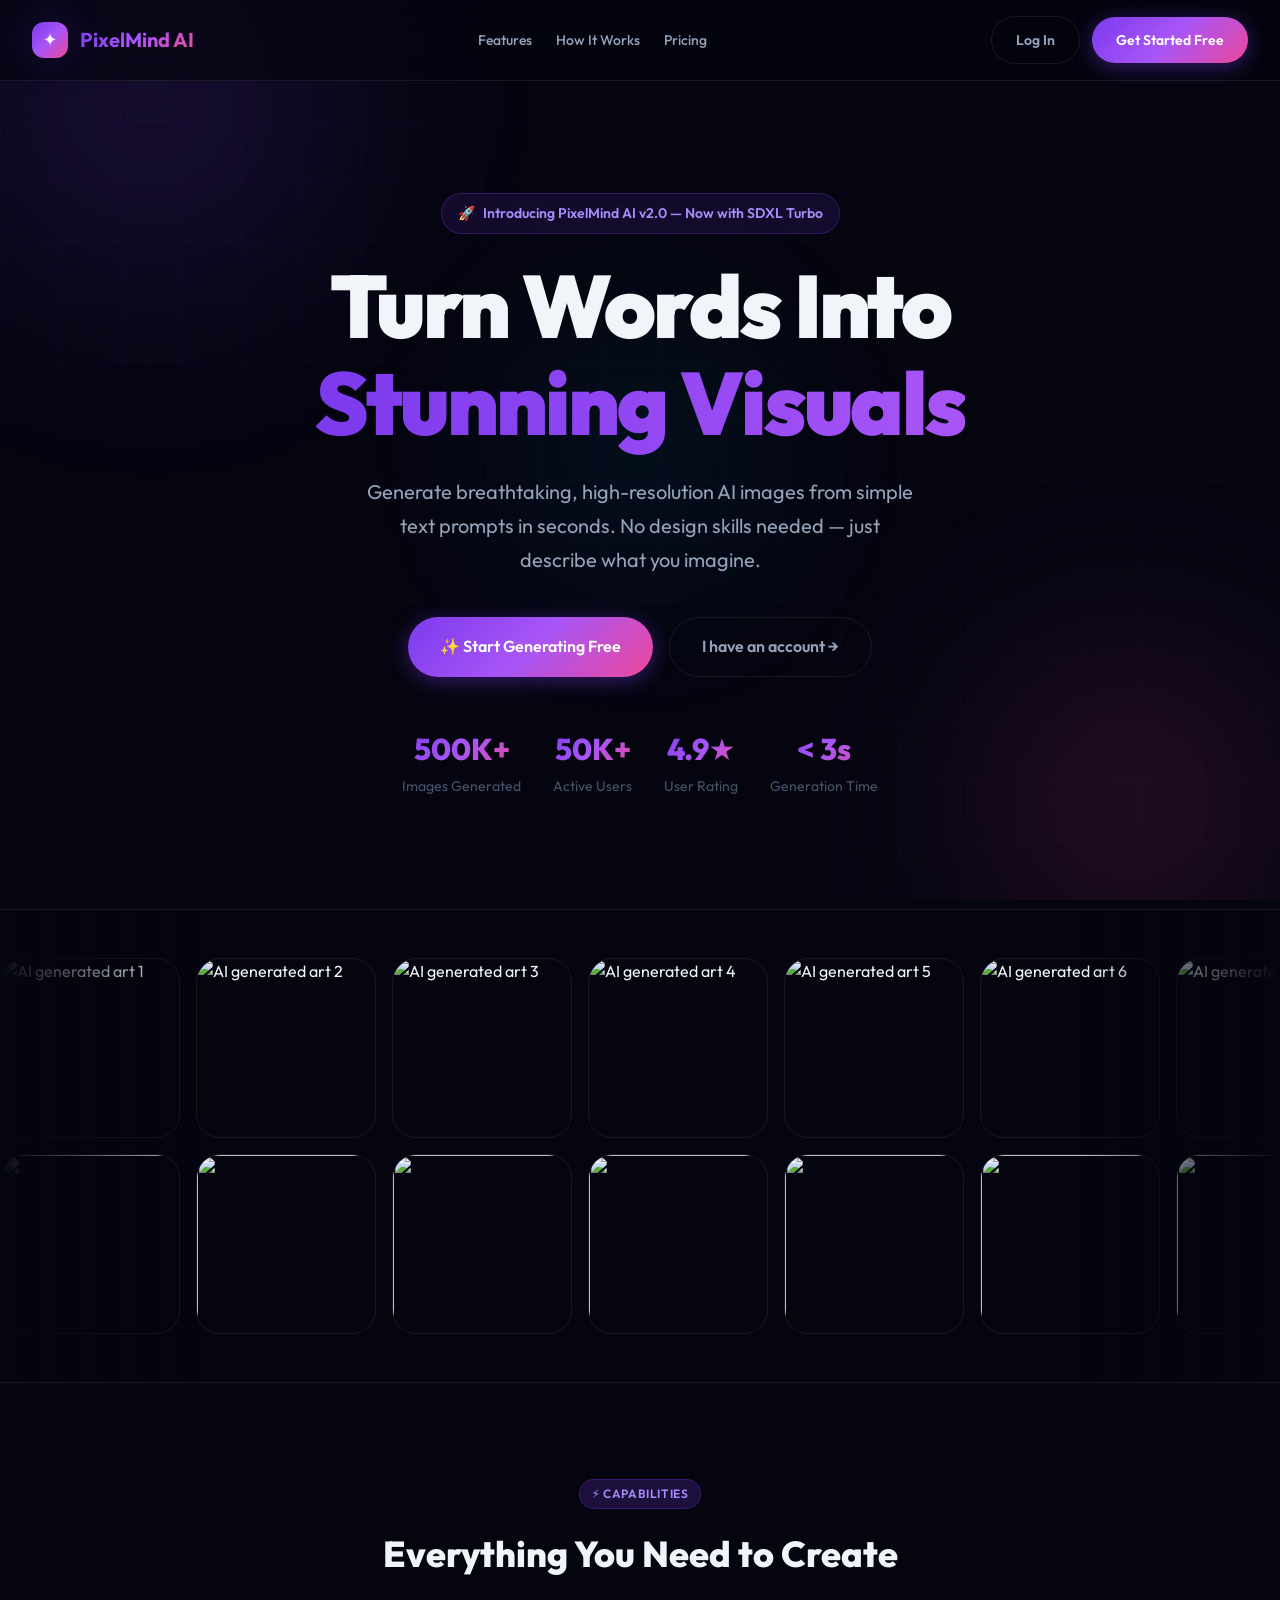
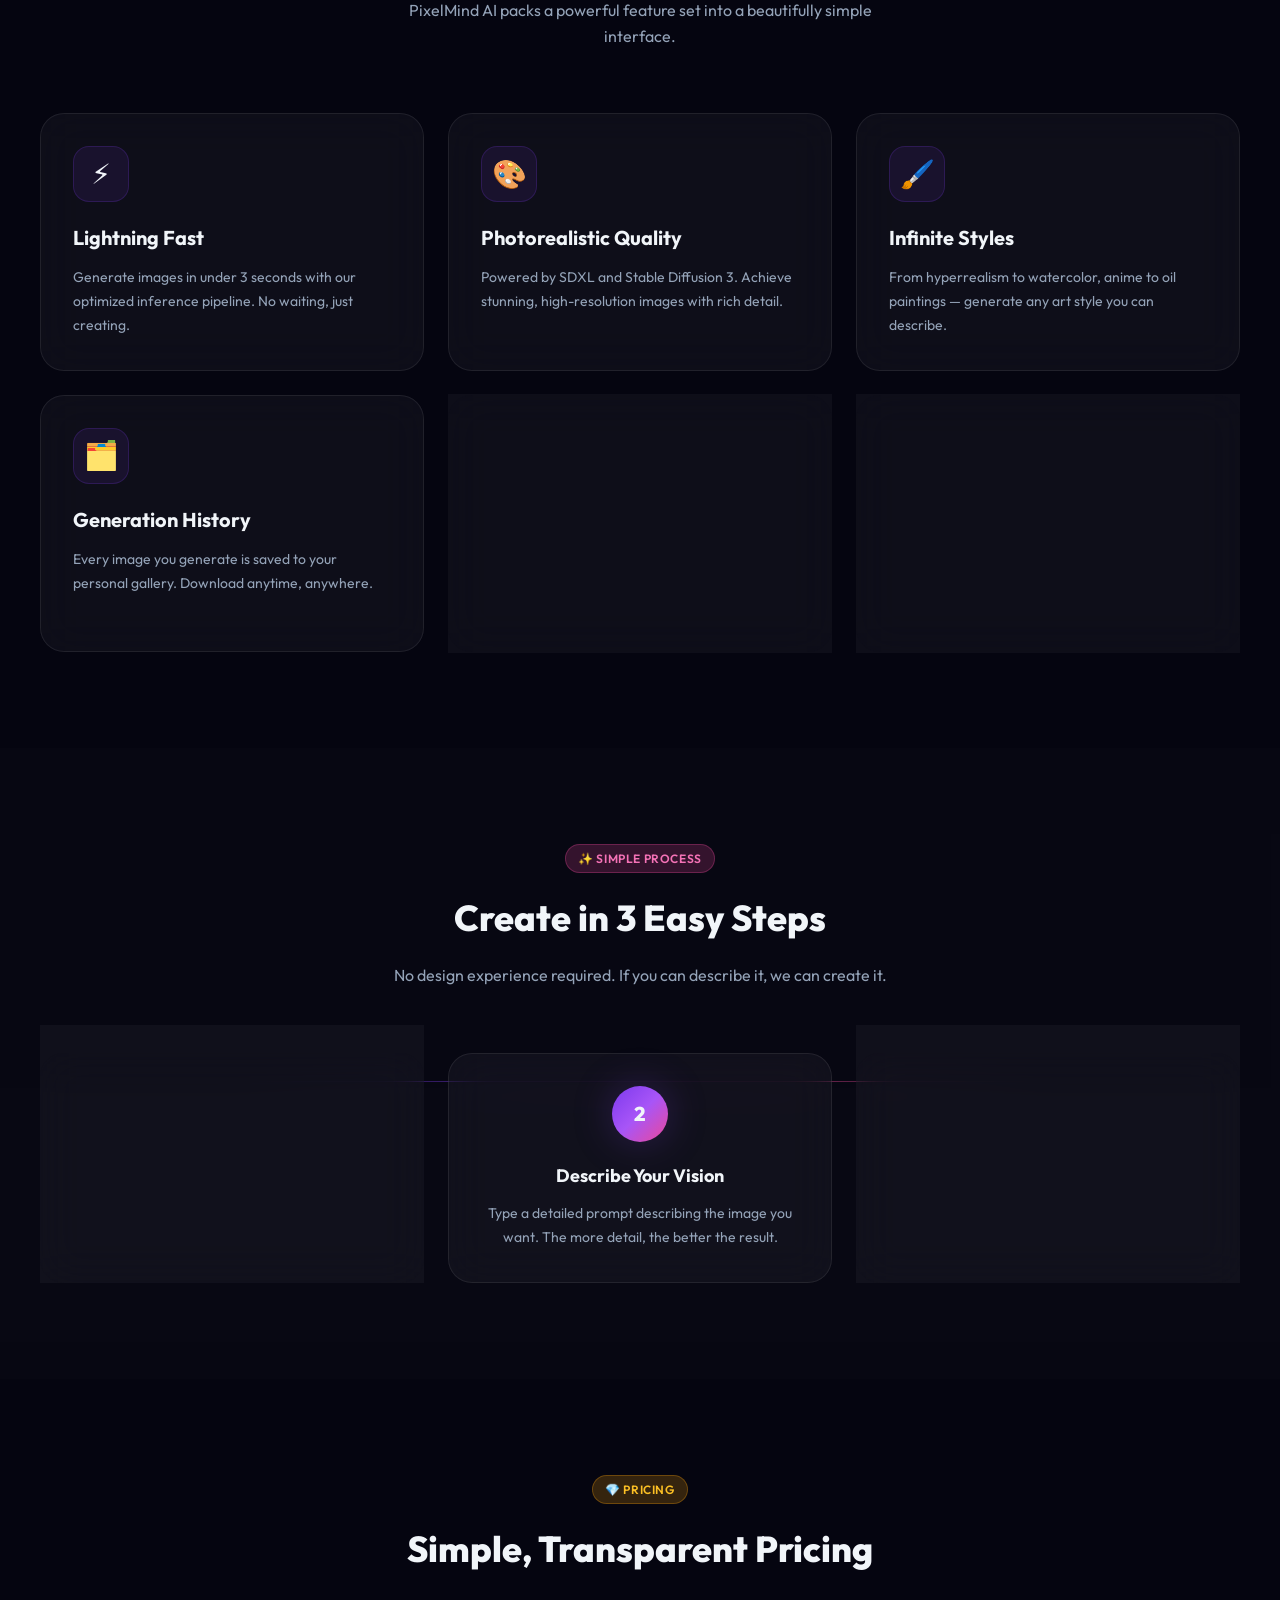
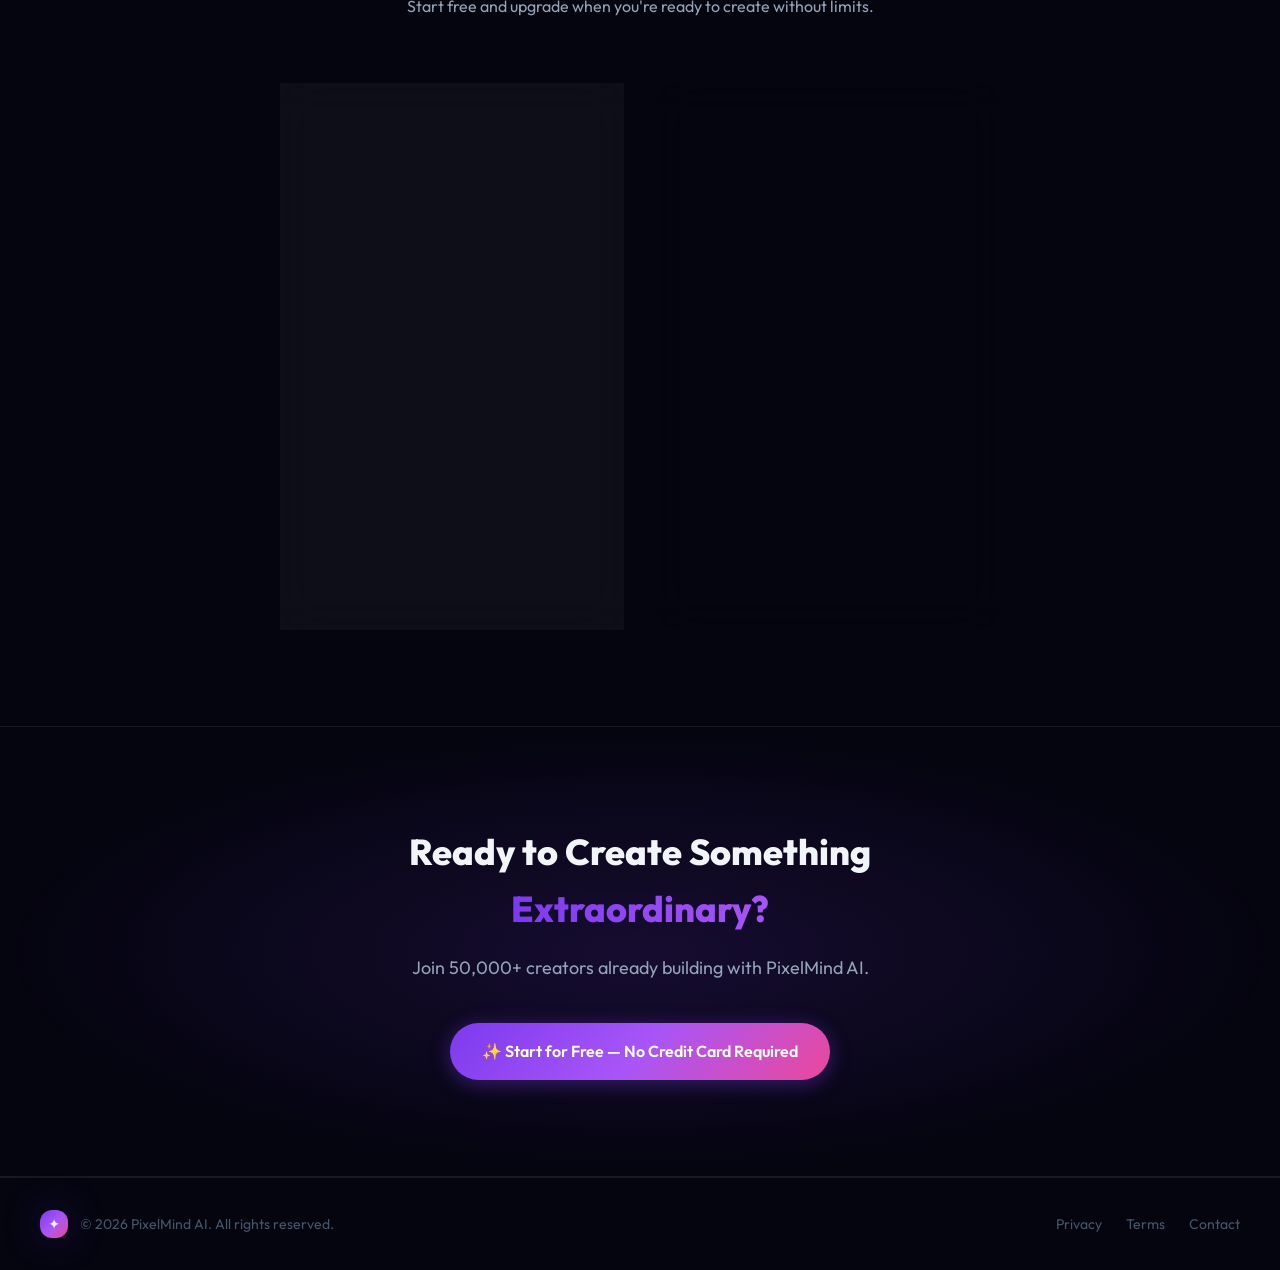
==== commit 73b76a41: "New commit" ====
--- a/PERSONAL PROJECTS/ImageGenAI/index.html
+++ b/PERSONAL PROJECTS/ImageGenAI/index.html
@@ -5,7 +5,7 @@
   <meta name="viewport" content="width=device-width, initial-scale=1.0" />
   <title>PixelMind AI — Create Stunning AI Images in Seconds</title>
   <meta name="description" content="PixelMind AI lets you generate breathtaking AI images from simple text prompts. Powered by next-generation models. Start free today." />
-  <link rel="stylesheet" href="css/style.css" />
+  <link rel="stylesheet" href="assets/css/style.css" />
   <style>
     /* ── Hero ── */
     .hero {
@@ -542,7 +542,7 @@
   </div>
 </footer>
 
-<script src="js/auth.js"></script>
+<script src="assets/js/auth.js"></script>
 <script>
   // Redirect to query if already logged in (optional UX)
   document.addEventListener('DOMContentLoaded', () => {
--- a/PERSONAL PROJECTS/ImageGenAI/assets/css/style.css
+++ b/PERSONAL PROJECTS/ImageGenAI/assets/css/style.css
@@ -0,0 +1,846 @@
+/* =====================================================
+   IMAGE GENERATIVE AI — Global Design System
+   ===================================================== */
+
+/* Google Font Import */
+@import url('https://fonts.googleapis.com/css2?family=Outfit:wght@300;400;500;600;700;800;900&display=swap');
+
+/* =====================================================
+   CSS Custom Properties (Design Tokens)
+   ===================================================== */
+:root {
+  /* Colors */
+  --bg-base:        #050510;
+  --bg-surface:     #0d0d1e;
+  --bg-elevated:    #13132a;
+  --glass-bg:       rgba(255, 255, 255, 0.04);
+  --glass-border:   rgba(255, 255, 255, 0.08);
+  --glass-hover:    rgba(255, 255, 255, 0.07);
+
+  --primary-400:    #a78bfa;
+  --primary-500:    #8b5cf6;
+  --primary-600:    #7c3aed;
+  --primary-700:    #6d28d9;
+  --accent-pink:    #ec4899;
+  --accent-cyan:    #06b6d4;
+  --accent-amber:   #f59e0b;
+
+  --grad-primary:   linear-gradient(135deg, #7c3aed 0%, #a855f7 50%, #ec4899 100%);
+  --grad-subtle:    linear-gradient(135deg, rgba(124,58,237,0.15) 0%, rgba(236,72,153,0.15) 100%);
+  --grad-card:      linear-gradient(145deg, rgba(255,255,255,0.06) 0%, rgba(255,255,255,0.02) 100%);
+  --grad-glow:      radial-gradient(ellipse at center, rgba(124,58,237,0.3) 0%, transparent 70%);
+
+  --text-primary:   #f1f5f9;
+  --text-secondary: #94a3b8;
+  --text-muted:     #475569;
+  --text-accent:    #a78bfa;
+
+  /* Spacing */
+  --space-1:   0.25rem;
+  --space-2:   0.5rem;
+  --space-3:   0.75rem;
+  --space-4:   1rem;
+  --space-5:   1.25rem;
+  --space-6:   1.5rem;
+  --space-8:   2rem;
+  --space-10:  2.5rem;
+  --space-12:  3rem;
+  --space-16:  4rem;
+  --space-20:  5rem;
+  --space-24:  6rem;
+
+  /* Typography */
+  --font-family: 'Outfit', system-ui, -apple-system, sans-serif;
+  --text-xs:   0.75rem;
+  --text-sm:   0.875rem;
+  --text-base: 1rem;
+  --text-lg:   1.125rem;
+  --text-xl:   1.25rem;
+  --text-2xl:  1.5rem;
+  --text-3xl:  1.875rem;
+  --text-4xl:  2.25rem;
+  --text-5xl:  3rem;
+  --text-6xl:  3.75rem;
+  --text-7xl:  4.5rem;
+
+  /* Border Radius */
+  --radius-sm:  0.375rem;
+  --radius-md:  0.75rem;
+  --radius-lg:  1rem;
+  --radius-xl:  1.5rem;
+  --radius-2xl: 2rem;
+  --radius-full: 9999px;
+
+  /* Shadows */
+  --shadow-sm:  0 1px 3px rgba(0,0,0,0.5);
+  --shadow-md:  0 4px 16px rgba(0,0,0,0.4);
+  --shadow-lg:  0 8px 32px rgba(0,0,0,0.5);
+  --shadow-xl:  0 20px 60px rgba(0,0,0,0.6);
+  --shadow-glow: 0 0 40px rgba(124,58,237,0.25);
+  --shadow-glow-pink: 0 0 40px rgba(236,72,153,0.2);
+
+  /* Transitions */
+  --transition-fast:   150ms cubic-bezier(0.4, 0, 0.2, 1);
+  --transition-base:   250ms cubic-bezier(0.4, 0, 0.2, 1);
+  --transition-slow:   400ms cubic-bezier(0.4, 0, 0.2, 1);
+  --transition-bounce: 300ms cubic-bezier(0.34, 1.56, 0.64, 1);
+}
+
+/* =====================================================
+   CSS Reset & Base
+   ===================================================== */
+*, *::before, *::after {
+  box-sizing: border-box;
+  margin: 0;
+  padding: 0;
+}
+
+html { scroll-behavior: smooth; font-size: 16px; }
+
+body {
+  font-family: var(--font-family);
+  background-color: var(--bg-base);
+  color: var(--text-primary);
+  line-height: 1.6;
+  min-height: 100vh;
+  -webkit-font-smoothing: antialiased;
+  -moz-osx-font-smoothing: grayscale;
+  overflow-x: hidden;
+}
+
+/* =====================================================
+   Animated Background
+   ===================================================== */
+.page-bg {
+  position: fixed;
+  inset: 0;
+  z-index: 0;
+  overflow: hidden;
+  pointer-events: none;
+}
+
+.page-bg::before {
+  content: '';
+  position: absolute;
+  inset: 0;
+  background-image:
+    linear-gradient(rgba(124,58,237,0.04) 1px, transparent 1px),
+    linear-gradient(90deg, rgba(124,58,237,0.04) 1px, transparent 1px);
+  background-size: 60px 60px;
+  animation: gridShift 30s linear infinite;
+}
+
+@keyframes gridShift {
+  0%   { transform: translateY(0); }
+  100% { transform: translateY(60px); }
+}
+
+.blob {
+  position: absolute;
+  border-radius: 50%;
+  filter: blur(80px);
+  opacity: 0.5;
+  animation: blobFloat 12s ease-in-out infinite;
+}
+
+.blob-1 {
+  width: 600px; height: 600px;
+  background: radial-gradient(circle, rgba(124,58,237,0.4) 0%, transparent 70%);
+  top: -200px; left: -150px;
+  animation-delay: 0s;
+}
+
+.blob-2 {
+  width: 500px; height: 500px;
+  background: radial-gradient(circle, rgba(236,72,153,0.35) 0%, transparent 70%);
+  bottom: -150px; right: -100px;
+  animation-delay: -4s;
+}
+
+.blob-3 {
+  width: 400px; height: 400px;
+  background: radial-gradient(circle, rgba(6,182,212,0.2) 0%, transparent 70%);
+  top: 50%; left: 50%;
+  transform: translate(-50%, -50%);
+  animation-delay: -8s;
+}
+
+@keyframes blobFloat {
+  0%, 100% { transform: translate(0, 0) scale(1); }
+  25%       { transform: translate(30px, -40px) scale(1.05); }
+  50%       { transform: translate(-20px, 20px) scale(0.95); }
+  75%       { transform: translate(40px, 30px) scale(1.02); }
+}
+
+/* =====================================================
+   Navigation
+   ===================================================== */
+.nav {
+  position: sticky;
+  top: 0;
+  z-index: 100;
+  padding: var(--space-4) var(--space-8);
+  display: flex;
+  align-items: center;
+  justify-content: space-between;
+  background: rgba(5, 5, 16, 0.7);
+  backdrop-filter: blur(20px);
+  -webkit-backdrop-filter: blur(20px);
+  border-bottom: 1px solid var(--glass-border);
+}
+
+.nav-logo {
+  display: flex;
+  align-items: center;
+  gap: var(--space-3);
+  text-decoration: none;
+  color: var(--text-primary);
+}
+
+.nav-logo-icon {
+  width: 36px; height: 36px;
+  border-radius: var(--radius-md);
+  background: var(--grad-primary);
+  display: flex; align-items: center; justify-content: center;
+  font-size: 18px;
+  box-shadow: var(--shadow-glow);
+}
+
+.nav-logo-text {
+  font-size: var(--text-xl);
+  font-weight: 700;
+  background: var(--grad-primary);
+  -webkit-background-clip: text;
+  -webkit-text-fill-color: transparent;
+  background-clip: text;
+}
+
+.nav-links {
+  display: flex;
+  align-items: center;
+  gap: var(--space-6);
+  list-style: none;
+}
+
+.nav-links a {
+  color: var(--text-secondary);
+  text-decoration: none;
+  font-size: var(--text-sm);
+  font-weight: 500;
+  transition: color var(--transition-fast);
+}
+
+.nav-links a:hover { color: var(--text-primary); }
+.nav-links a.active { color: var(--text-accent); }
+
+.nav-actions {
+  display: flex;
+  align-items: center;
+  gap: var(--space-3);
+}
+
+/* =====================================================
+   Buttons
+   ===================================================== */
+.btn {
+  display: inline-flex;
+  align-items: center;
+  justify-content: center;
+  gap: var(--space-2);
+  padding: var(--space-3) var(--space-6);
+  border-radius: var(--radius-full);
+  font-family: var(--font-family);
+  font-size: var(--text-sm);
+  font-weight: 600;
+  cursor: pointer;
+  border: none;
+  text-decoration: none;
+  transition: all var(--transition-base);
+  position: relative;
+  overflow: hidden;
+  white-space: nowrap;
+}
+
+.btn::before {
+  content: '';
+  position: absolute;
+  inset: 0;
+  background: linear-gradient(to right, transparent 0%, rgba(255,255,255,0.1) 50%, transparent 100%);
+  transform: translateX(-100%);
+  transition: transform 0.5s ease;
+}
+
+.btn:hover::before { transform: translateX(100%); }
+
+.btn-primary {
+  background: var(--grad-primary);
+  color: white;
+  box-shadow: 0 4px 20px rgba(124,58,237,0.4);
+}
+
+.btn-primary:hover {
+  transform: translateY(-2px);
+  box-shadow: 0 8px 30px rgba(124,58,237,0.5);
+}
+
+.btn-primary:active { transform: translateY(0); }
+
+.btn-ghost {
+  background: transparent;
+  color: var(--text-secondary);
+  border: 1px solid var(--glass-border);
+}
+
+.btn-ghost:hover {
+  background: var(--glass-hover);
+  color: var(--text-primary);
+  border-color: rgba(255,255,255,0.15);
+}
+
+.btn-outline {
+  background: transparent;
+  color: var(--text-accent);
+  border: 1px solid rgba(124,58,237,0.5);
+}
+
+.btn-outline:hover {
+  background: rgba(124,58,237,0.1);
+  border-color: var(--primary-500);
+  box-shadow: 0 0 20px rgba(124,58,237,0.2);
+}
+
+.btn-danger {
+  background: linear-gradient(135deg, #dc2626, #ef4444);
+  color: white;
+  box-shadow: 0 4px 20px rgba(239,68,68,0.3);
+}
+
+.btn-danger:hover {
+  transform: translateY(-2px);
+  box-shadow: 0 8px 30px rgba(239,68,68,0.4);
+}
+
+.btn-lg {
+  padding: var(--space-4) var(--space-8);
+  font-size: var(--text-base);
+}
+
+.btn-sm {
+  padding: var(--space-2) var(--space-4);
+  font-size: var(--text-xs);
+}
+
+.btn:disabled {
+  opacity: 0.5;
+  cursor: not-allowed;
+  transform: none !important;
+}
+
+.btn-loading {
+  color: transparent !important;
+  pointer-events: none;
+}
+
+.btn-loading::after {
+  content: '';
+  position: absolute;
+  width: 16px; height: 16px;
+  border: 2px solid rgba(255,255,255,0.3);
+  border-top-color: white;
+  border-radius: 50%;
+  animation: spin 0.7s linear infinite;
+}
+
+/* =====================================================
+   Glass Card
+   ===================================================== */
+.card {
+  background: var(--glass-bg);
+  border: 1px solid var(--glass-border);
+  border-radius: var(--radius-xl);
+  backdrop-filter: blur(20px);
+  -webkit-backdrop-filter: blur(20px);
+  transition: all var(--transition-base);
+}
+
+.card:hover {
+  background: var(--glass-hover);
+  border-color: rgba(255,255,255,0.12);
+  transform: translateY(-2px);
+  box-shadow: var(--shadow-lg);
+}
+
+/* =====================================================
+   Form Elements
+   ===================================================== */
+.form-group {
+  display: flex;
+  flex-direction: column;
+  gap: var(--space-2);
+}
+
+.form-label {
+  font-size: var(--text-sm);
+  font-weight: 500;
+  color: var(--text-secondary);
+  letter-spacing: 0.02em;
+}
+
+.form-input {
+  padding: var(--space-3) var(--space-4);
+  background: rgba(255,255,255,0.05);
+  border: 1px solid var(--glass-border);
+  border-radius: var(--radius-md);
+  color: var(--text-primary);
+  font-family: var(--font-family);
+  font-size: var(--text-base);
+  width: 100%;
+  transition: all var(--transition-base);
+  outline: none;
+}
+
+.form-input::placeholder { color: var(--text-muted); }
+
+.form-input:focus {
+  border-color: var(--primary-500);
+  background: rgba(124,58,237,0.07);
+  box-shadow: 0 0 0 3px rgba(124,58,237,0.15);
+}
+
+.form-input.error {
+  border-color: #ef4444;
+  background: rgba(239,68,68,0.05);
+}
+
+.form-error {
+  font-size: var(--text-xs);
+  color: #f87171;
+  display: flex;
+  align-items: center;
+  gap: var(--space-1);
+}
+
+textarea.form-input {
+  resize: vertical;
+  min-height: 100px;
+  line-height: 1.6;
+}
+
+.input-wrapper { position: relative; }
+
+.input-icon {
+  position: absolute;
+  left: var(--space-4);
+  top: 50%;
+  transform: translateY(-50%);
+  color: var(--text-muted);
+  font-size: 18px;
+  pointer-events: none;
+}
+
+.input-wrapper .form-input {
+  padding-left: calc(var(--space-4) + 28px);
+}
+
+/* =====================================================
+   Badges
+   ===================================================== */
+.badge {
+  display: inline-flex;
+  align-items: center;
+  gap: var(--space-1);
+  padding: var(--space-1) var(--space-3);
+  border-radius: var(--radius-full);
+  font-size: var(--text-xs);
+  font-weight: 600;
+  letter-spacing: 0.05em;
+  text-transform: uppercase;
+}
+
+.badge-purple {
+  background: rgba(124,58,237,0.2);
+  color: var(--primary-400);
+  border: 1px solid rgba(124,58,237,0.3);
+}
+
+.badge-pink {
+  background: rgba(236,72,153,0.2);
+  color: #f472b6;
+  border: 1px solid rgba(236,72,153,0.3);
+}
+
+.badge-amber {
+  background: rgba(245,158,11,0.2);
+  color: #fbbf24;
+  border: 1px solid rgba(245,158,11,0.3);
+}
+
+.badge-green {
+  background: rgba(16,185,129,0.2);
+  color: #34d399;
+  border: 1px solid rgba(16,185,129,0.3);
+}
+
+.badge-red {
+  background: rgba(239,68,68,0.2);
+  color: #f87171;
+  border: 1px solid rgba(239,68,68,0.3);
+}
+
+/* =====================================================
+   Gradient Text
+   ===================================================== */
+.gradient-text {
+  background: var(--grad-primary);
+  -webkit-background-clip: text;
+  -webkit-text-fill-color: transparent;
+  background-clip: text;
+}
+
+.gradient-text-animated {
+  background: linear-gradient(270deg, #7c3aed, #a855f7, #ec4899, #a855f7, #7c3aed);
+  background-size: 400% 400%;
+  -webkit-background-clip: text;
+  -webkit-text-fill-color: transparent;
+  background-clip: text;
+  animation: gradientShift 6s ease infinite;
+}
+
+@keyframes gradientShift {
+  0%   { background-position: 0% 50%; }
+  50%  { background-position: 100% 50%; }
+  100% { background-position: 0% 50%; }
+}
+
+/* =====================================================
+   Avatar
+   ===================================================== */
+.avatar {
+  width: 38px; height: 38px;
+  border-radius: 50%;
+  background: var(--grad-primary);
+  display: flex; align-items: center; justify-content: center;
+  font-size: var(--text-sm);
+  font-weight: 700;
+  color: white;
+  flex-shrink: 0;
+  cursor: pointer;
+  transition: all var(--transition-base);
+  border: 2px solid transparent;
+}
+
+.avatar:hover {
+  box-shadow: 0 0 0 3px rgba(124,58,237,0.4);
+  border-color: var(--primary-500);
+}
+
+/* =====================================================
+   Usage Counter
+   ===================================================== */
+.usage-counter {
+  display: flex;
+  align-items: center;
+  gap: var(--space-2);
+  padding: var(--space-2) var(--space-4);
+  background: var(--glass-bg);
+  border: 1px solid var(--glass-border);
+  border-radius: var(--radius-full);
+  font-size: var(--text-xs);
+  font-weight: 600;
+}
+
+.usage-bar {
+  width: 60px; height: 4px;
+  background: rgba(255,255,255,0.1);
+  border-radius: var(--radius-full);
+  overflow: hidden;
+}
+
+.usage-bar-fill {
+  height: 100%;
+  background: var(--grad-primary);
+  border-radius: var(--radius-full);
+  transition: width var(--transition-slow);
+}
+
+.usage-bar-fill.danger {
+  background: linear-gradient(90deg, #f59e0b, #ef4444);
+}
+
+/* =====================================================
+   Modals & Overlays
+   ===================================================== */
+.modal-overlay {
+  position: fixed;
+  inset: 0;
+  background: rgba(0,0,0,0.85);
+  backdrop-filter: blur(8px);
+  -webkit-backdrop-filter: blur(8px);
+  z-index: 1000;
+  display: flex;
+  align-items: center;
+  justify-content: center;
+  padding: var(--space-6);
+  animation: fadeIn var(--transition-base) ease;
+}
+
+.modal-overlay.hidden { display: none; }
+
+.modal {
+  background: var(--bg-elevated);
+  border: 1px solid var(--glass-border);
+  border-radius: var(--radius-2xl);
+  padding: var(--space-10);
+  max-width: 480px;
+  width: 100%;
+  position: relative;
+  animation: slideUp var(--transition-slow) cubic-bezier(0.34, 1.56, 0.64, 1);
+  box-shadow: var(--shadow-xl), var(--shadow-glow);
+}
+
+@keyframes fadeIn {
+  from { opacity: 0; }
+  to   { opacity: 1; }
+}
+
+@keyframes slideUp {
+  from { opacity: 0; transform: translateY(30px) scale(0.95); }
+  to   { opacity: 1; transform: translateY(0) scale(1); }
+}
+
+/* =====================================================
+   Toast Notifications
+   ===================================================== */
+.toast-container {
+  position: fixed;
+  top: var(--space-6);
+  right: var(--space-6);
+  z-index: 2000;
+  display: flex;
+  flex-direction: column;
+  gap: var(--space-3);
+  pointer-events: none;
+}
+
+.toast {
+  padding: var(--space-4) var(--space-5);
+  background: var(--bg-elevated);
+  border: 1px solid var(--glass-border);
+  border-radius: var(--radius-lg);
+  font-size: var(--text-sm);
+  font-weight: 500;
+  box-shadow: var(--shadow-lg);
+  pointer-events: all;
+  display: flex;
+  align-items: center;
+  gap: var(--space-3);
+  animation: toastIn 300ms cubic-bezier(0.34, 1.56, 0.64, 1);
+  min-width: 280px;
+}
+
+.toast-error { border-color: rgba(239,68,68,0.4); }
+.toast-success { border-color: rgba(16,185,129,0.4); }
+.toast-warn { border-color: rgba(245,158,11,0.4); }
+
+@keyframes toastIn {
+  from { opacity: 0; transform: translateX(60px) scale(0.9); }
+  to   { opacity: 1; transform: translateX(0) scale(1); }
+}
+
+/* =====================================================
+   Layout Utilities
+   ===================================================== */
+.section {
+  padding: var(--space-24) var(--space-8);
+  position: relative;
+  z-index: 1;
+}
+
+.container {
+  max-width: 1200px;
+  margin: 0 auto;
+  width: 100%;
+}
+
+.grid-2 { display: grid; grid-template-columns: repeat(2, 1fr); gap: var(--space-8); }
+.grid-3 { display: grid; grid-template-columns: repeat(3, 1fr); gap: var(--space-6); }
+.grid-4 { display: grid; grid-template-columns: repeat(4, 1fr); gap: var(--space-6); }
+
+.flex { display: flex; }
+.flex-center { display: flex; align-items: center; justify-content: center; }
+.flex-between { display: flex; align-items: center; justify-content: space-between; }
+.flex-col { display: flex; flex-direction: column; }
+.gap-2 { gap: var(--space-2); }
+.gap-3 { gap: var(--space-3); }
+.gap-4 { gap: var(--space-4); }
+.gap-6 { gap: var(--space-6); }
+.gap-8 { gap: var(--space-8); }
+
+.text-center { text-align: center; }
+.mt-auto { margin-top: auto; }
+.w-full { width: 100%; }
+
+.divider {
+  height: 1px;
+  background: var(--glass-border);
+  margin: var(--space-6) 0;
+}
+
+.divider-text {
+  display: flex;
+  align-items: center;
+  gap: var(--space-4);
+  color: var(--text-muted);
+  font-size: var(--text-sm);
+  margin: var(--space-6) 0;
+}
+
+.divider-text::before, .divider-text::after {
+  content: '';
+  flex: 1;
+  height: 1px;
+  background: var(--glass-border);
+}
+
+/* =====================================================
+   Image Gallery
+   ===================================================== */
+.image-grid {
+  display: grid;
+  grid-template-columns: repeat(auto-fill, minmax(220px, 1fr));
+  gap: var(--space-4);
+}
+
+.image-card {
+  background: var(--glass-bg);
+  border: 1px solid var(--glass-border);
+  border-radius: var(--radius-xl);
+  overflow: hidden;
+  transition: all var(--transition-base);
+  animation: fadeIn 0.4s ease;
+  position: relative;
+}
+
+.image-card:hover {
+  transform: translateY(-4px);
+  box-shadow: var(--shadow-xl), var(--shadow-glow);
+  border-color: rgba(124,58,237,0.3);
+}
+
+.image-card-img {
+  width: 100%;
+  aspect-ratio: 1;
+  object-fit: cover;
+  display: block;
+}
+
+.image-card-body {
+  padding: var(--space-4);
+}
+
+.image-card-prompt {
+  font-size: var(--text-xs);
+  color: var(--text-secondary);
+  overflow: hidden;
+  display: -webkit-box;
+  -webkit-line-clamp: 2;
+  -webkit-box-orient: vertical;
+  line-height: 1.5;
+  margin-bottom: var(--space-3);
+}
+
+.image-card-actions {
+  display: flex;
+  gap: var(--space-2);
+}
+
+/* Skeleton loader */
+.skeleton {
+  background: linear-gradient(90deg,
+    rgba(255,255,255,0.04) 25%,
+    rgba(255,255,255,0.09) 50%,
+    rgba(255,255,255,0.04) 75%);
+  background-size: 200% 100%;
+  animation: shimmer 1.5s infinite;
+  border-radius: var(--radius-lg);
+}
+
+@keyframes shimmer {
+  0%   { background-position: 200% 0; }
+  100% { background-position: -200% 0; }
+}
+
+/* =====================================================
+   Empty State
+   ===================================================== */
+.empty-state {
+  display: flex;
+  flex-direction: column;
+  align-items: center;
+  justify-content: center;
+  gap: var(--space-4);
+  padding: var(--space-16);
+  color: var(--text-muted);
+  text-align: center;
+}
+
+.empty-state-icon {
+  font-size: 56px;
+  opacity: 0.4;
+}
+
+.empty-state-title {
+  font-size: var(--text-lg);
+  font-weight: 600;
+  color: var(--text-secondary);
+}
+
+.empty-state-desc {
+  font-size: var(--text-sm);
+  max-width: 300px;
+}
+
+/* =====================================================
+   Scrollbar
+   ===================================================== */
+::-webkit-scrollbar { width: 6px; }
+::-webkit-scrollbar-track { background: transparent; }
+::-webkit-scrollbar-thumb {
+  background: rgba(124,58,237,0.4);
+  border-radius: var(--radius-full);
+}
+::-webkit-scrollbar-thumb:hover { background: rgba(124,58,237,0.7); }
+
+/* =====================================================
+   Spinner
+   ===================================================== */
+@keyframes spin { to { transform: rotate(360deg); } }
+
+.spinner {
+  width: 20px; height: 20px;
+  border: 2px solid rgba(255,255,255,0.2);
+  border-top-color: var(--primary-400);
+  border-radius: 50%;
+  animation: spin 0.7s linear infinite;
+}
+
+/* =====================================================
+   Responsive
+   ===================================================== */
+@media (max-width: 1024px) {
+  .grid-4 { grid-template-columns: repeat(2, 1fr); }
+  .grid-3 { grid-template-columns: repeat(2, 1fr); }
+}
+
+@media (max-width: 768px) {
+  .nav-links { display: none; }
+  .section { padding: var(--space-16) var(--space-4); }
+  .grid-2, .grid-3, .grid-4 { grid-template-columns: 1fr; }
+  .image-grid { grid-template-columns: repeat(2, 1fr); }
+}
+
+@media (max-width: 480px) {
+  .image-grid { grid-template-columns: 1fr; }
+  .btn-lg { padding: var(--space-3) var(--space-6); }
+  .nav { padding: var(--space-3) var(--space-4); }
+}
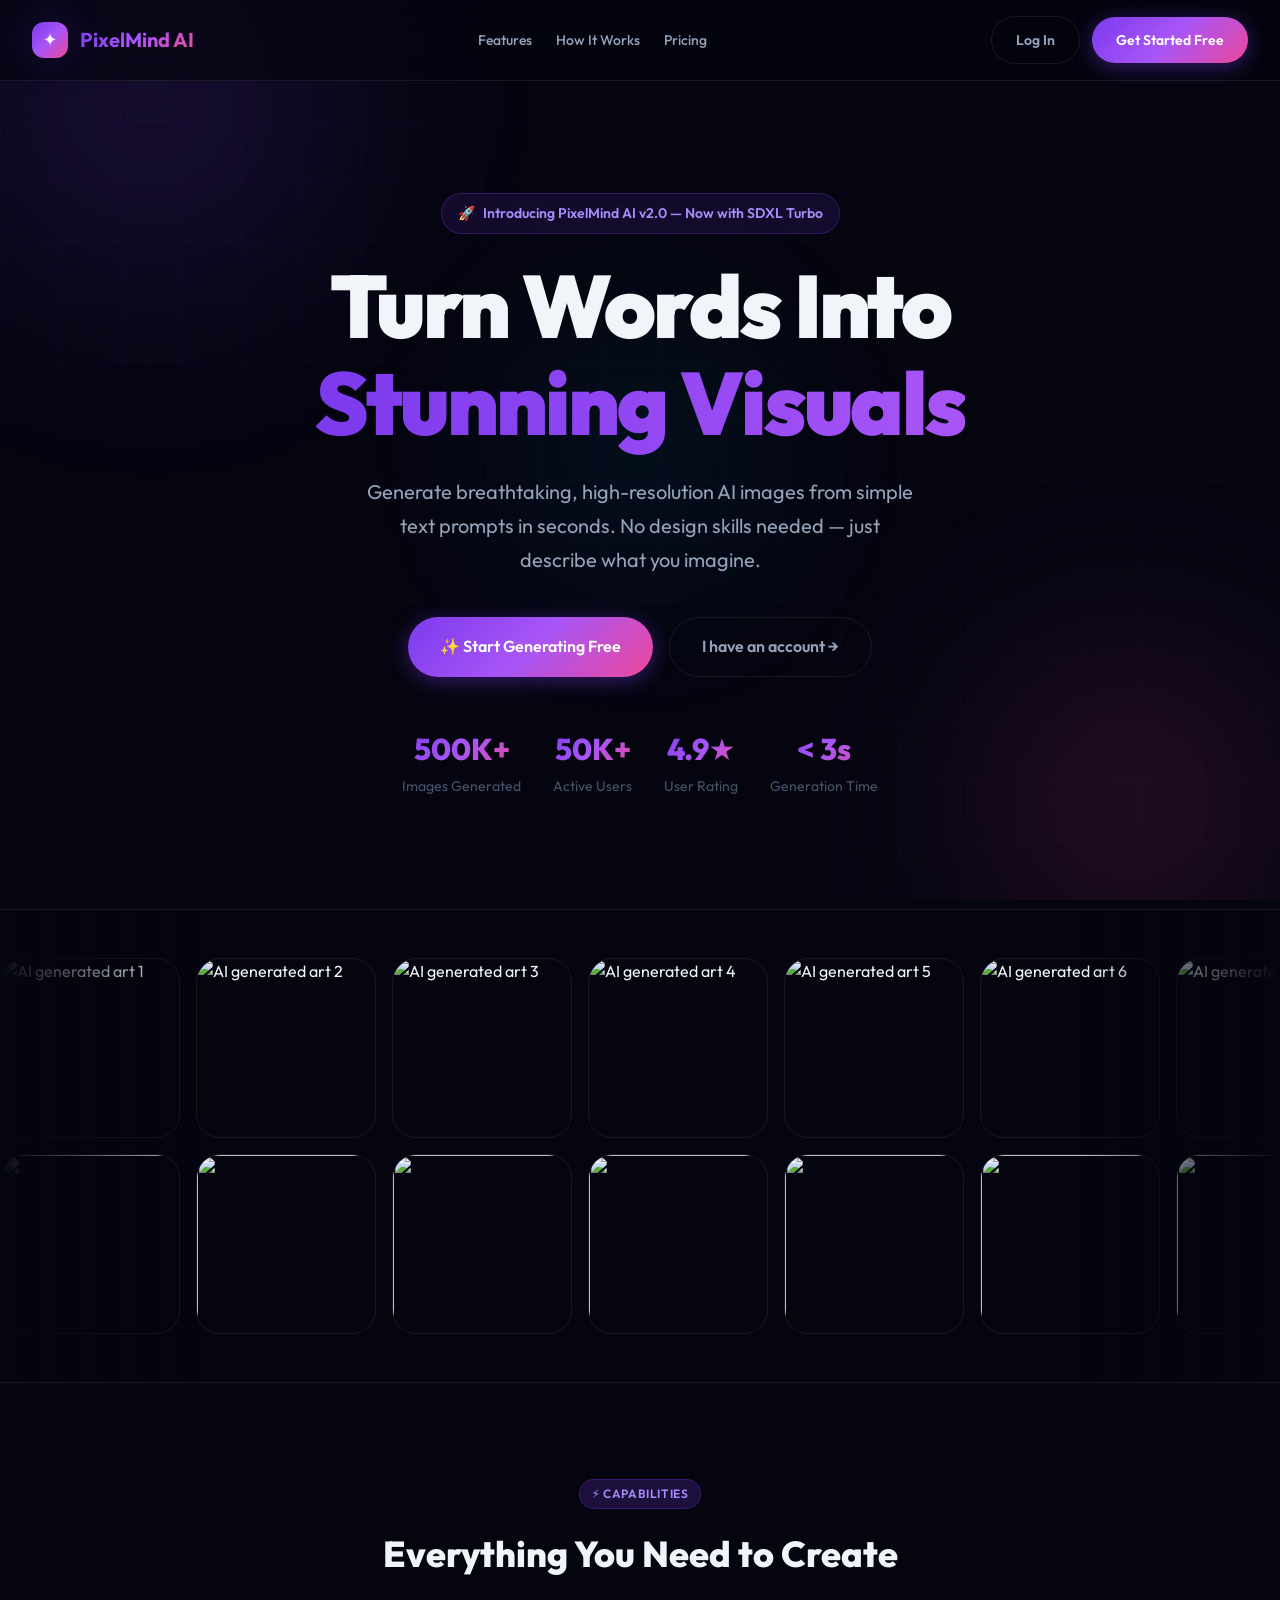
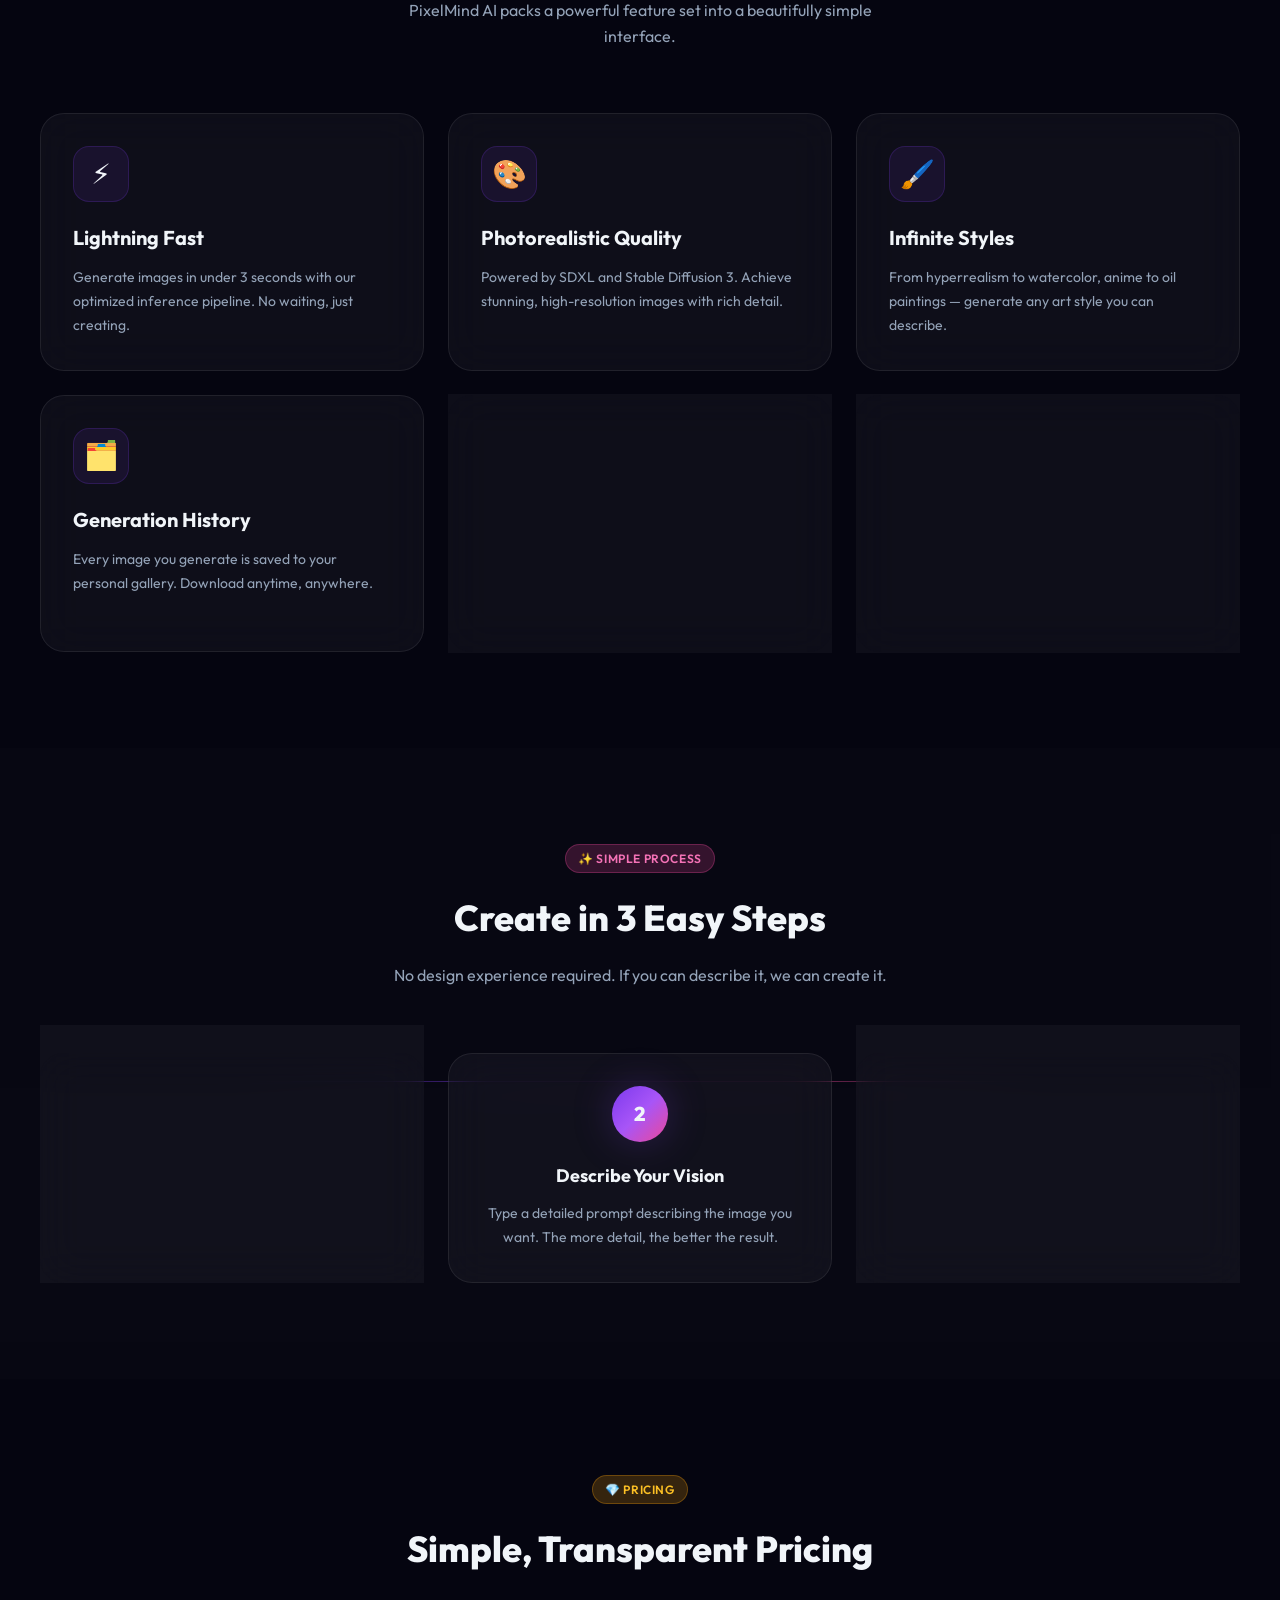
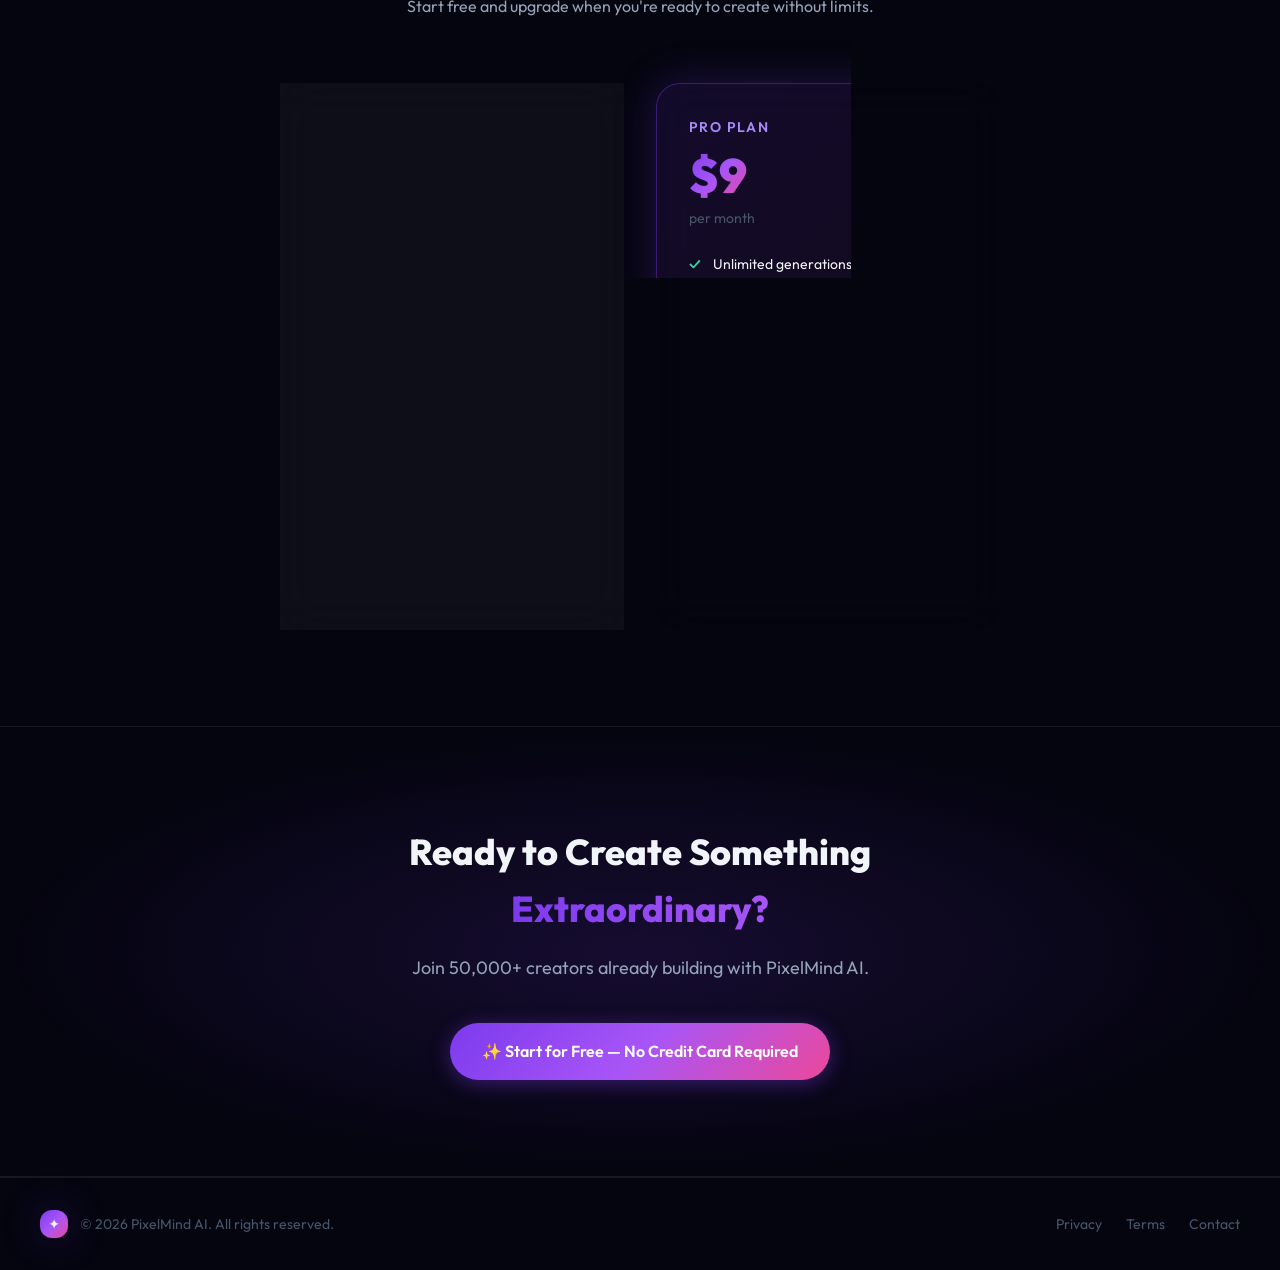
==== commit 693fec9c: "changed UI" ====
--- a/PERSONAL PROJECTS/ImageGenAI/index.html
+++ b/PERSONAL PROJECTS/ImageGenAI/index.html
@@ -342,8 +342,8 @@
   </div>
 </section>
 
-<!-- Preview Strip (Marquee) -->
-<div class="preview-strip" aria-label="Sample generated images" role="img">
+<!-- Preview Strip -->
+<div class="preview-strip" aria-label="Sample AI-generated images" role="img">
   <div class="preview-track" id="preview-track-1">
     <img class="preview-img" src="https://picsum.photos/seed/101/360/360" alt="AI generated art 1" loading="lazy">
     <img class="preview-img" src="https://picsum.photos/seed/202/360/360" alt="AI generated art 2" loading="lazy">
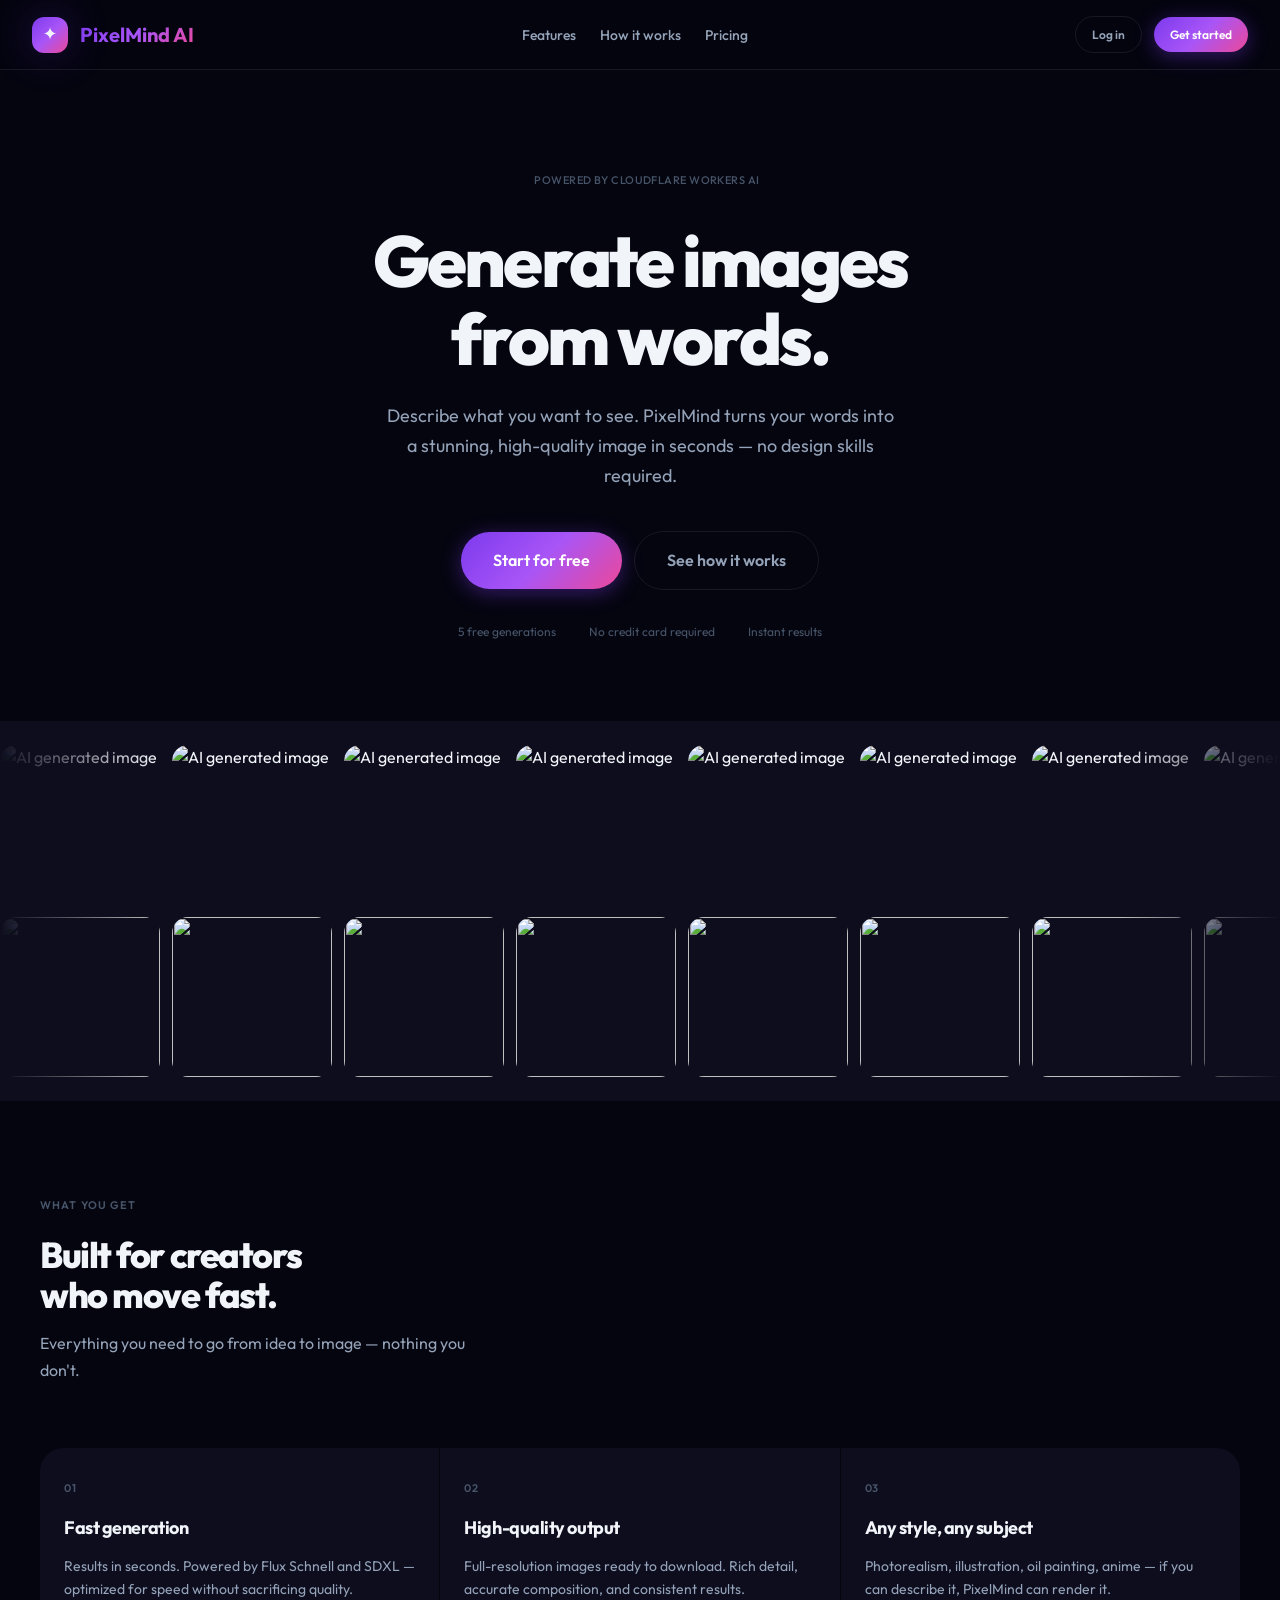
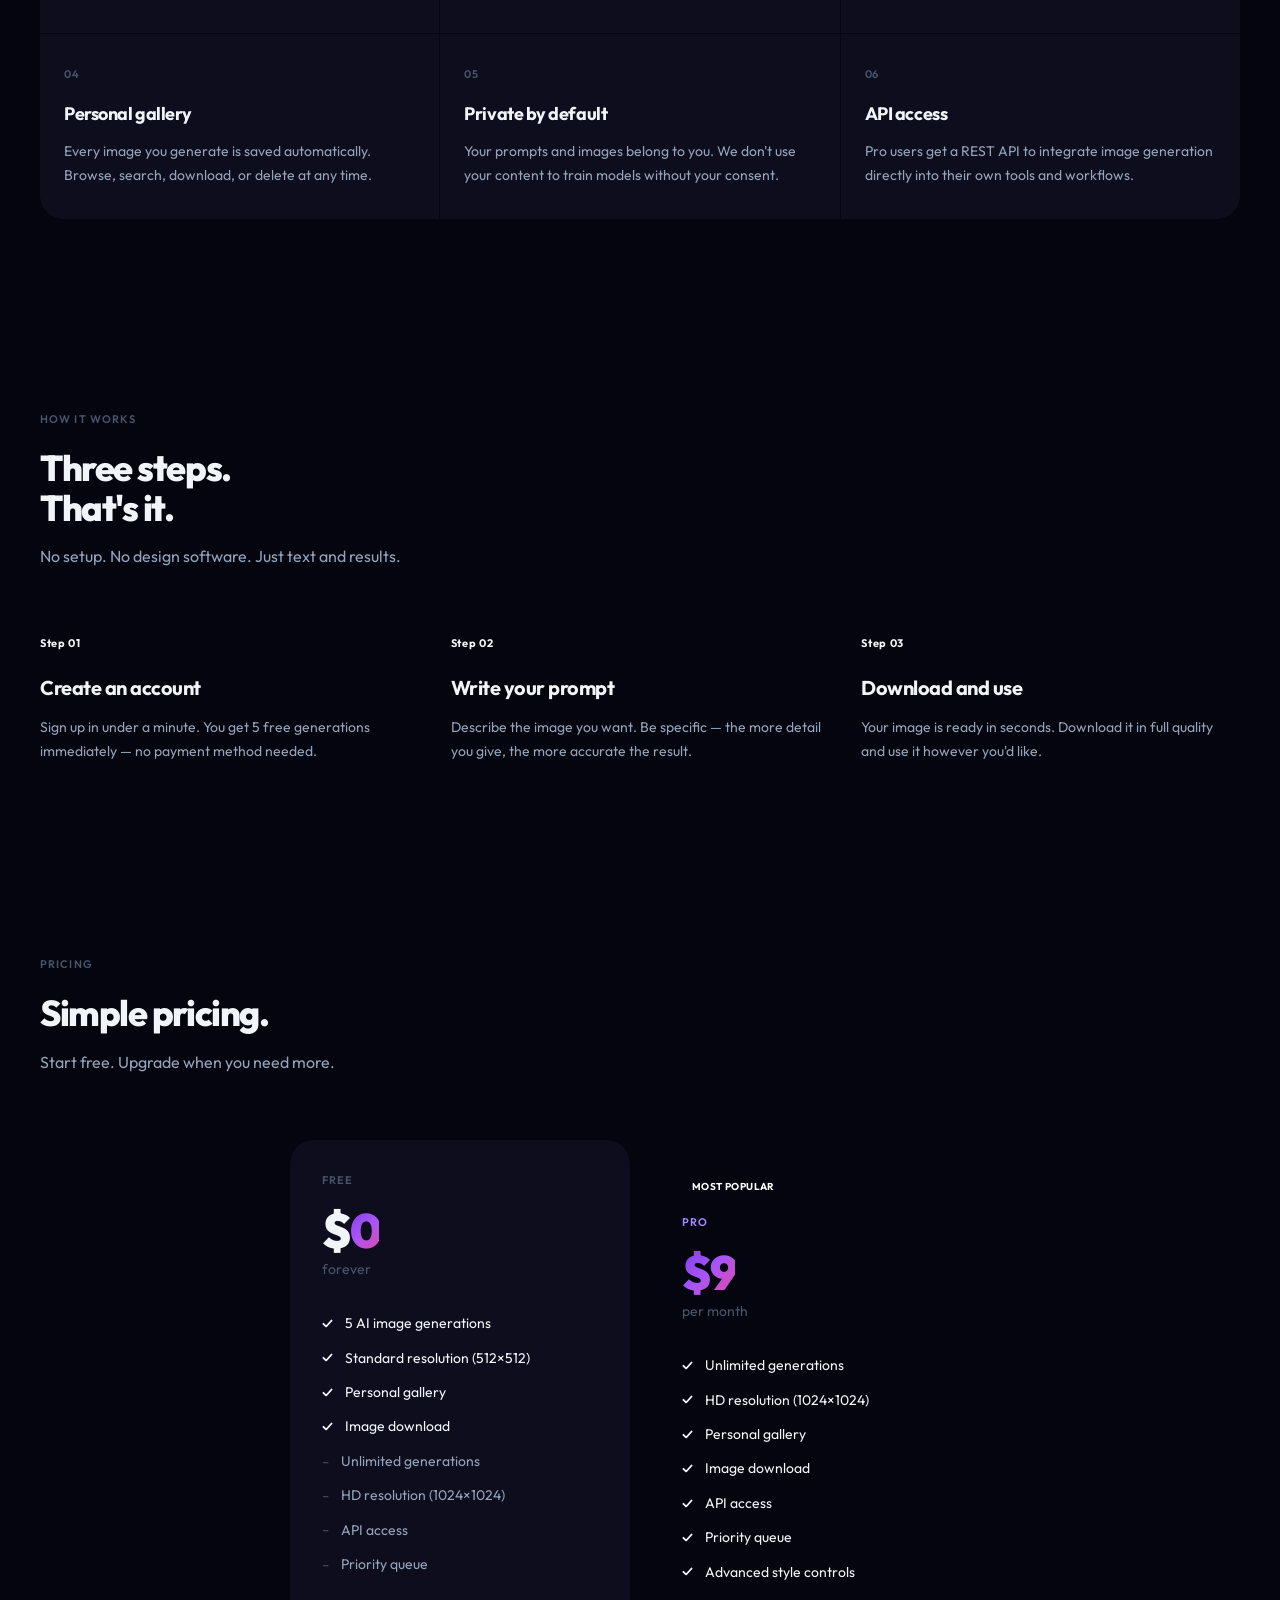
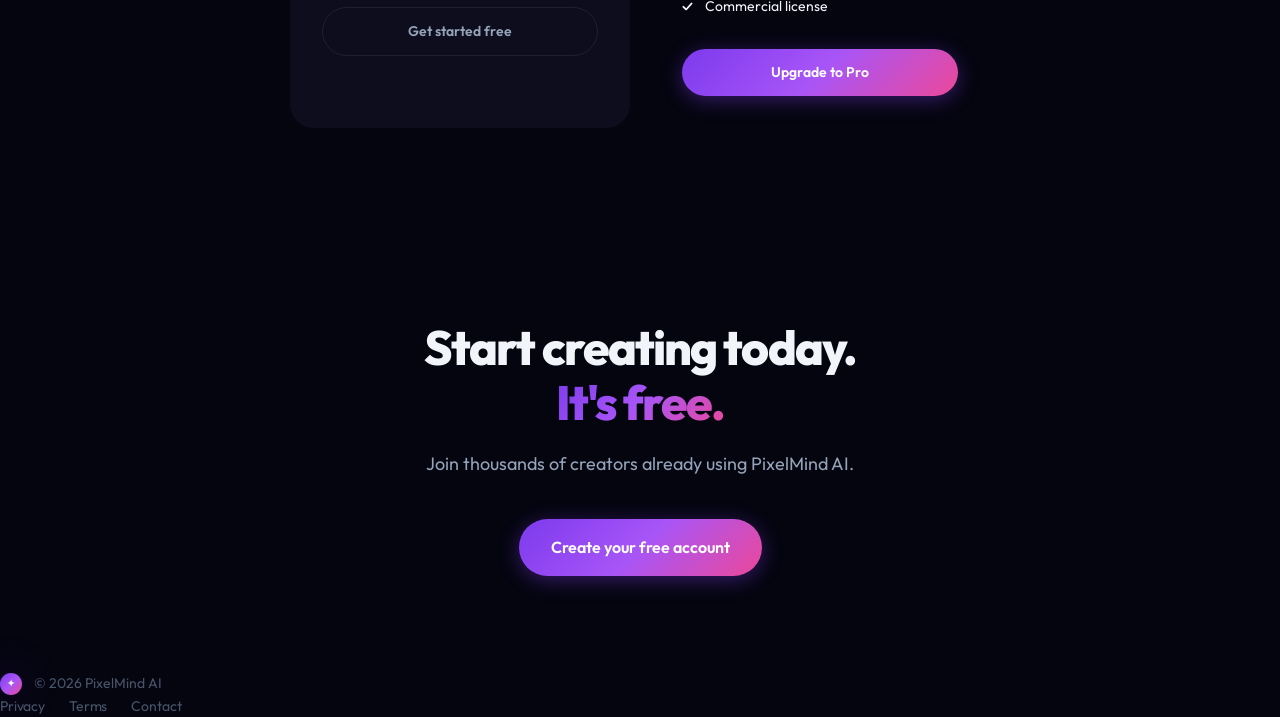
==== commit 0d52499f: "MADE SEPERATE GALLERY PAGE" ====
--- a/PERSONAL PROJECTS/ImageGenAI/index.html
+++ b/PERSONAL PROJECTS/ImageGenAI/index.html
@@ -3,115 +3,121 @@
 <head>
   <meta charset="UTF-8" />
   <meta name="viewport" content="width=device-width, initial-scale=1.0" />
-  <title>PixelMind AI — Create Stunning AI Images in Seconds</title>
-  <meta name="description" content="PixelMind AI lets you generate breathtaking AI images from simple text prompts. Powered by next-generation models. Start free today." />
+  <title>PixelMind AI — Generate images from text</title>
+  <meta name="description" content="Turn any text prompt into a stunning AI-generated image. PixelMind AI is fast, free to start, and powered by Cloudflare Workers AI." />
   <link rel="stylesheet" href="assets/css/style.css" />
   <style>
-    /* ── Hero ── */
+    /* ── Landing page specific styles ── */
+
+    /* Hero */
     .hero {
-      min-height: 92vh;
-      display: flex;
-      flex-direction: column;
-      align-items: center;
-      justify-content: center;
+      padding: var(--space-24) var(--space-6) var(--space-20);
       text-align: center;
-      padding: var(--space-8);
-      position: relative;
-      z-index: 1;
-    }
-
-    .hero-eyebrow {
+      max-width: 720px;
+      margin: 0 auto;
+    }
+
+    .hero-tag {
       display: inline-flex;
       align-items: center;
       gap: var(--space-2);
-      padding: var(--space-2) var(--space-4);
-      background: rgba(124,58,237,0.12);
-      border: 1px solid rgba(124,58,237,0.3);
-      border-radius: var(--radius-full);
-      font-size: var(--text-sm);
-      font-weight: 600;
-      color: var(--primary-400);
+      font-size: 11px;
+      font-weight: 500;
+      color: var(--text-muted);
+      letter-spacing: 0.04em;
+      text-transform: uppercase;
+      margin-bottom: var(--space-8);
+    }
+
+    .hero-tag-dot {
+      width: 6px; height: 6px;
+      border-radius: 50%;
+      background: var(--accent);
+      flex-shrink: 0;
+    }
+
+    .hero-title {
+      font-size: clamp(2.5rem, 7vw, 4.5rem);
+      font-weight: 800;
+      line-height: 1.08;
+      letter-spacing: -0.04em;
+      color: var(--text-primary);
       margin-bottom: var(--space-6);
-      animation: fadeInDown 0.6s ease both;
-    }
-
-    .hero-title {
-      font-size: clamp(2.5rem, 7vw, 5.5rem);
-      font-weight: 900;
-      line-height: 1.1;
-      letter-spacing: -0.03em;
-      margin-bottom: var(--space-6);
-      animation: fadeInDown 0.6s 0.1s ease both;
     }
 
     .hero-sub {
-      font-size: clamp(1rem, 2vw, 1.25rem);
+      font-size: var(--text-lg);
       color: var(--text-secondary);
-      max-width: 560px;
+      line-height: 1.65;
+      max-width: 520px;
       margin: 0 auto var(--space-10);
-      line-height: 1.7;
-      animation: fadeInDown 0.6s 0.2s ease both;
+      font-weight: 400;
     }
 
     .hero-actions {
       display: flex;
+      align-items: center;
+      justify-content: center;
+      gap: var(--space-3);
+      margin-bottom: var(--space-8);
+      flex-wrap: wrap;
+    }
+
+    .hero-trust {
+      font-size: 12px;
+      color: var(--text-muted);
+      display: flex;
+      align-items: center;
+      justify-content: center;
       gap: var(--space-4);
       flex-wrap: wrap;
-      justify-content: center;
-      margin-bottom: var(--space-12);
-      animation: fadeInDown 0.6s 0.3s ease both;
-    }
-
-    .hero-stats {
-      display: flex;
-      gap: var(--space-8);
-      flex-wrap: wrap;
-      justify-content: center;
-      animation: fadeInDown 0.6s 0.4s ease both;
-    }
-
-    .stat-item { text-align: center; }
-    .stat-value {
-      font-size: var(--text-3xl);
-      font-weight: 800;
-      background: var(--grad-primary);
-      -webkit-background-clip: text;
-      -webkit-text-fill-color: transparent;
-      background-clip: text;
-    }
-    .stat-label { font-size: var(--text-sm); color: var(--text-muted); margin-top: 2px; }
-
-    /* ── Marquee Preview ── */
+    }
+
+    .hero-trust-sep {
+      width: 1px; height: 12px;
+      background: var(--border-2);
+    }
+
+    /* Image preview strip */
     .preview-strip {
-      padding: var(--space-12) 0;
       overflow: hidden;
       position: relative;
-      z-index: 1;
-      border-top: 1px solid var(--glass-border);
-      border-bottom: 1px solid var(--glass-border);
+      padding: var(--space-6) 0;
+      border-top: 1px solid var(--border);
+      border-bottom: 1px solid var(--border);
+      background: var(--bg-surface);
     }
 
     .preview-strip::before,
     .preview-strip::after {
       content: '';
       position: absolute;
-      top: 0; bottom: 0;
-      width: 200px;
+      top: 0;
+      bottom: 0;
+      width: 160px;
       z-index: 2;
     }
-    .preview-strip::before { left: 0; background: linear-gradient(to right, var(--bg-base), transparent); }
-    .preview-strip::after  { right: 0; background: linear-gradient(to left, var(--bg-base), transparent); }
+
+    .preview-strip::before {
+      left: 0;
+      background: linear-gradient(to right, var(--bg-surface), transparent);
+    }
+
+    .preview-strip::after {
+      right: 0;
+      background: linear-gradient(to left, var(--bg-surface), transparent);
+    }
 
     .preview-track {
       display: flex;
-      gap: var(--space-4);
+      gap: var(--space-3);
+      width: max-content;
       animation: marquee 30s linear infinite;
-      width: max-content;
     }
 
     .preview-track-reverse {
       animation-direction: reverse;
-      margin-top: var(--space-4);
+      margin-top: var(--space-3);
     }
 
     @keyframes marquee {
@@ -120,169 +126,278 @@
     }
 
     .preview-img {
-      width: 180px;
-      height: 180px;
+      width: 160px;
+      height: 160px;
+      border-radius: var(--radius-lg);
+      object-fit: cover;
+      border: 1px solid var(--border);
+      flex-shrink: 0;
+    }
+
+    /* ── Features section ── */
+    .features-section {
+      padding: var(--space-24) 0;
+      border-top: 1px solid var(--border);
+    }
+
+    .section-label {
+      font-size: 11px;
+      font-weight: 600;
+      color: var(--text-muted);
+      text-transform: uppercase;
+      letter-spacing: 0.1em;
+      margin-bottom: var(--space-5);
+      display: block;
+    }
+
+    .section-title {
+      font-size: var(--text-4xl);
+      font-weight: 800;
+      letter-spacing: -0.04em;
+      margin-bottom: var(--space-4);
+      line-height: 1.1;
+    }
+
+    .section-sub {
+      color: var(--text-secondary);
+      font-size: var(--text-base);
+      max-width: 460px;
+      line-height: 1.7;
+    }
+
+    /* Feature cards — numbered, text-focused */
+    .feature-grid {
+      display: grid;
+      grid-template-columns: repeat(3, 1fr);
+      gap: 1px;
+      background: var(--border);
+      border: 1px solid var(--border);
       border-radius: var(--radius-xl);
-      object-fit: cover;
-      border: 1px solid var(--glass-border);
-      flex-shrink: 0;
-      transition: transform var(--transition-base);
-    }
-
-    .preview-img:hover { transform: scale(1.05); }
-
-    /* ── Features ── */
-    .feature-card {
-      padding: var(--space-8);
-    }
-
-    .feature-icon {
-      width: 56px; height: 56px;
-      border-radius: var(--radius-lg);
-      display: flex; align-items: center; justify-content: center;
-      font-size: 28px;
+      overflow: hidden;
+      margin-top: var(--space-16);
+    }
+
+    .feature-item {
+      background: var(--bg-surface);
+      padding: var(--space-8) var(--space-6);
+      transition: background var(--transition-base);
+    }
+
+    .feature-item:hover { background: var(--bg-elevated); }
+
+    .feature-num {
+      font-size: 11px;
+      font-weight: 600;
+      color: var(--text-muted);
+      letter-spacing: 0.06em;
+      margin-bottom: var(--space-4);
+    }
+
+    .feature-name {
+      font-size: var(--text-lg);
+      font-weight: 700;
+      color: var(--text-primary);
+      margin-bottom: var(--space-3);
+      letter-spacing: -0.025em;
+    }
+
+    .feature-desc {
+      font-size: var(--text-sm);
+      color: var(--text-secondary);
+      line-height: 1.65;
+    }
+
+    @media (max-width: 900px) {
+      .feature-grid { grid-template-columns: repeat(2, 1fr); }
+    }
+
+    @media (max-width: 560px) {
+      .feature-grid { grid-template-columns: 1fr; }
+    }
+
+    /* ── How it works ── */
+    .steps-section {
+      padding: var(--space-24) 0;
+      border-top: 1px solid var(--border);
+    }
+
+    .steps {
+      display: grid;
+      grid-template-columns: repeat(3, 1fr);
+      gap: var(--space-8);
+      margin-top: var(--space-16);
+    }
+
+    .step-item {}
+
+    .step-number {
+      font-size: 11px;
+      font-weight: 700;
+      color: var(--accent);
+      letter-spacing: 0.06em;
       margin-bottom: var(--space-5);
-      background: rgba(124,58,237,0.1);
-      border: 1px solid rgba(124,58,237,0.2);
-    }
-
-    .feature-title {
+      display: block;
+    }
+
+    .step-title {
       font-size: var(--text-xl);
       font-weight: 700;
       margin-bottom: var(--space-3);
-    }
-
-    .feature-desc {
+      letter-spacing: -0.025em;
+    }
+
+    .step-desc {
       color: var(--text-secondary);
       font-size: var(--text-sm);
       line-height: 1.7;
     }
 
-    /* ── How it works ── */
-    .steps {
+    @media (max-width: 640px) {
+      .steps { grid-template-columns: 1fr; gap: var(--space-10); }
+    }
+
+    /* ── Pricing ── */
+    .pricing-section {
+      padding: var(--space-24) 0;
+      border-top: 1px solid var(--border);
+    }
+
+    .pricing-grid {
       display: grid;
-      grid-template-columns: repeat(3, 1fr);
-      gap: var(--space-6);
-      position: relative;
-    }
-
-    .steps::before {
-      content: '';
-      position: absolute;
-      top: 28px;
-      left: calc(100% / 6);
-      right: calc(100% / 6);
-      height: 1px;
-      background: linear-gradient(90deg, transparent, rgba(124,58,237,0.5), rgba(236,72,153,0.5), transparent);
-    }
-
-    .step-card { text-align: center; padding: var(--space-8) var(--space-6); }
-
-    .step-number {
-      width: 56px; height: 56px;
-      border-radius: 50%;
-      background: var(--grad-primary);
-      display: flex; align-items: center; justify-content: center;
-      font-size: var(--text-xl);
-      font-weight: 800;
-      margin: 0 auto var(--space-5);
-      box-shadow: var(--shadow-glow);
-    }
-
-    .step-title {
-      font-size: var(--text-lg);
-      font-weight: 700;
-      margin-bottom: var(--space-3);
-    }
-
-    .step-desc { color: var(--text-secondary); font-size: var(--text-sm); line-height: 1.7; }
-
-    /* ── Pricing ── */
-    .pricing-card { padding: var(--space-8); }
+      grid-template-columns: repeat(2, 1fr);
+      gap: var(--space-5);
+      max-width: 700px;
+      margin: var(--space-16) auto 0;
+    }
+
+    .pricing-card {
+      padding: var(--space-8);
+      border-radius: var(--radius-xl);
+      border: 1px solid var(--border);
+      background: var(--bg-surface);
+    }
 
     .pricing-card.featured {
-      background: linear-gradient(145deg, rgba(124,58,237,0.12), rgba(236,72,153,0.06));
-      border-color: rgba(124,58,237,0.4);
-      box-shadow: var(--shadow-glow);
-      position: relative;
-      overflow: visible;
-    }
-
-    .pricing-tag {
-      position: absolute;
-      top: -14px;
-      left: 50%;
-      transform: translateX(-50%);
-      background: var(--grad-primary);
-      color: white;
-      font-size: var(--text-xs);
-      font-weight: 700;
-      padding: var(--space-1) var(--space-4);
-      border-radius: var(--radius-full);
-      white-space: nowrap;
-    }
-
-    .pricing-plan { font-size: var(--text-sm); color: var(--text-muted); font-weight: 600; text-transform: uppercase; letter-spacing: 0.1em; margin-bottom: var(--space-3); }
-    .pricing-price { font-size: var(--text-5xl); font-weight: 900; line-height: 1; margin-bottom: var(--space-2); }
-    .pricing-period { font-size: var(--text-sm); color: var(--text-muted); margin-bottom: var(--space-6); }
-
-    .pricing-features { list-style: none; display: flex; flex-direction: column; gap: var(--space-3); margin-bottom: var(--space-8); }
-    .pricing-features li { display: flex; align-items: center; gap: var(--space-3); font-size: var(--text-sm); color: var(--text-secondary); }
-    .pricing-features li.included { color: var(--text-primary); }
-    .pricing-features li.included::before { content: '✓'; color: #34d399; font-weight: 700; font-size: 14px; }
-    .pricing-features li:not(.included)::before { content: '✗'; color: var(--text-muted); font-size: 14px; }
-
-    /* ── CTA ── */
-    .cta-section {
-      background: radial-gradient(ellipse at center, rgba(124,58,237,0.15) 0%, transparent 70%);
-      border-top: 1px solid var(--glass-border);
-      border-bottom: 1px solid var(--glass-border);
-    }
-
-    /* ── Footer ── */
-    footer {
-      padding: var(--space-8);
-      border-top: 1px solid var(--glass-border);
-      position: relative;
-      z-index: 1;
-    }
-
-    .footer-inner {
-      max-width: 1200px;
-      margin: 0 auto;
+      border-color: var(--accent-border);
+      background: var(--accent-dim);
+    }
+
+    .pricing-plan {
+      font-size: 11px;
+      font-weight: 600;
+      color: var(--text-muted);
+      text-transform: uppercase;
+      letter-spacing: 0.1em;
+      margin-bottom: var(--space-4);
+    }
+
+    .pricing-card.featured .pricing-plan { color: var(--text-accent); }
+
+    .pricing-price {
+      font-size: var(--text-5xl);
+      font-weight: 900;
+      letter-spacing: -0.05em;
+      line-height: 1;
+      margin-bottom: var(--space-1);
+    }
+
+    .pricing-period {
+      font-size: var(--text-sm);
+      color: var(--text-muted);
+      margin-bottom: var(--space-8);
+    }
+
+    .pricing-features {
+      list-style: none;
+      display: flex;
+      flex-direction: column;
+      gap: var(--space-3);
+      margin-bottom: var(--space-8);
+    }
+
+    .pricing-features li {
       display: flex;
       align-items: center;
-      justify-content: space-between;
-      flex-wrap: wrap;
-      gap: var(--space-4);
-    }
-
+      gap: var(--space-3);
+      font-size: var(--text-sm);
+      color: var(--text-secondary);
+    }
+
+    .pricing-features li.included { color: var(--text-primary); }
+
+    .pricing-features li.included::before {
+      content: '✓';
+      color: var(--success);
+      font-weight: 700;
+      font-size: 13px;
+      flex-shrink: 0;
+    }
+
+    .pricing-features li:not(.included)::before {
+      content: '–';
+      color: var(--text-muted);
+      font-size: 13px;
+      flex-shrink: 0;
+    }
+
+    .pricing-tag {
+      display: inline-flex;
+      align-items: center;
+      gap: var(--space-1);
+      background: var(--accent);
+      color: #fff;
+      font-size: 10px;
+      font-weight: 700;
+      padding: 3px 10px;
+      border-radius: var(--radius-full);
+      margin-bottom: var(--space-4);
+      letter-spacing: 0.04em;
+      text-transform: uppercase;
+    }
+
+    @media (max-width: 560px) {
+      .pricing-grid { grid-template-columns: 1fr; }
+    }
+
+    /* ── CTA section ── */
+    .cta-section {
+      padding: var(--space-24) 0;
+      border-top: 1px solid var(--border);
+      text-align: center;
+    }
+
+    .cta-title {
+      font-size: clamp(1.8rem, 5vw, 3rem);
+      font-weight: 800;
+      letter-spacing: -0.04em;
+      line-height: 1.15;
+      margin-bottom: var(--space-5);
+    }
+
+    /* ── Footer ── */
     .footer-copy { color: var(--text-muted); font-size: var(--text-sm); }
-
     .footer-links { display: flex; gap: var(--space-6); }
-    .footer-links a { color: var(--text-muted); font-size: var(--text-sm); text-decoration: none; transition: color var(--transition-fast); }
-    .footer-links a:hover { color: var(--text-accent); }
-
-    @keyframes fadeInDown {
-      from { opacity: 0; transform: translateY(-20px); }
+    .footer-links a {
+      color: var(--text-muted);
+      font-size: var(--text-sm);
+      text-decoration: none;
+      transition: color var(--transition-fast);
+      letter-spacing: -0.01em;
+    }
+    .footer-links a:hover { color: var(--text-primary); }
+
+    @keyframes fadeInUp {
+      from { opacity: 0; transform: translateY(16px); }
       to   { opacity: 1; transform: translateY(0); }
     }
 
-    @media (max-width: 768px) {
-      .steps { grid-template-columns: 1fr; }
-      .steps::before { display: none; }
-      .hero-stats { gap: var(--space-6); }
-    }
+    .hero-title   { animation: fadeInUp 0.5s ease both; }
+    .hero-sub     { animation: fadeInUp 0.5s 0.1s ease both; }
+    .hero-actions { animation: fadeInUp 0.5s 0.2s ease both; }
+    .hero-trust   { animation: fadeInUp 0.5s 0.3s ease both; }
   </style>
 </head>
 <body>
-
-<!-- Animated Background -->
-<div class="page-bg" aria-hidden="true">
-  <div class="blob blob-1"></div>
-  <div class="blob blob-2"></div>
-  <div class="blob blob-3"></div>
-</div>
 
 <!-- Navigation -->
 <nav class="nav" role="navigation" aria-label="Main navigation">
@@ -292,237 +407,221 @@
   </a>
   <ul class="nav-links" role="list">
     <li><a href="#features" id="nav-features">Features</a></li>
-    <li><a href="#how-it-works" id="nav-how">How It Works</a></li>
+    <li><a href="#how-it-works" id="nav-how">How it works</a></li>
     <li><a href="#pricing" id="nav-pricing">Pricing</a></li>
   </ul>
   <div class="nav-actions">
-    <a href="login.html" class="btn btn-ghost" id="nav-login-btn">Log In</a>
-    <a href="signup.html" class="btn btn-primary" id="nav-signup-btn">Get Started Free</a>
+    <a href="login.html" class="btn btn-ghost btn-sm" id="nav-login-btn">Log in</a>
+    <a href="signup.html" class="btn btn-primary btn-sm" id="nav-signup-btn">Get started</a>
   </div>
 </nav>
 
 <!-- Hero -->
-<section class="hero" id="hero" aria-label="Hero section">
-  <div class="hero-eyebrow" aria-label="New feature announcement">
-    <span>🚀</span> Introducing PixelMind AI v2.0 — Now with SDXL Turbo
+<section class="hero" id="hero" aria-label="Hero">
+  <div class="hero-tag">
+    <div class="hero-tag-dot" aria-hidden="true"></div>
+    Powered by Cloudflare Workers AI
   </div>
   <h1 class="hero-title">
-    Turn Words Into<br>
-    <span class="gradient-text-animated">Stunning Visuals</span>
+    Generate images<br>from&nbsp;words.
   </h1>
   <p class="hero-sub">
-    Generate breathtaking, high-resolution AI images from simple text prompts in seconds.
-    No design skills needed — just describe what you imagine.
+    Describe what you want to see. PixelMind turns your words into a
+    stunning, high-quality image in seconds — no design skills required.
   </p>
   <div class="hero-actions">
     <a href="signup.html" class="btn btn-primary btn-lg" id="hero-cta-primary">
-      ✨ Start Generating Free
+      Start for free
     </a>
-    <a href="login.html" class="btn btn-ghost btn-lg" id="hero-cta-secondary">
-      I have an account →
+    <a href="#how-it-works" class="btn btn-ghost btn-lg" id="hero-cta-secondary">
+      See how it works
     </a>
   </div>
-  <div class="hero-stats" role="list" aria-label="Platform statistics">
-    <div class="stat-item" role="listitem">
-      <div class="stat-value">500K+</div>
-      <div class="stat-label">Images Generated</div>
-    </div>
-    <div class="stat-item" role="listitem">
-      <div class="stat-value">50K+</div>
-      <div class="stat-label">Active Users</div>
-    </div>
-    <div class="stat-item" role="listitem">
-      <div class="stat-value">4.9★</div>
-      <div class="stat-label">User Rating</div>
-    </div>
-    <div class="stat-item" role="listitem">
-      <div class="stat-value">< 3s</div>
-      <div class="stat-label">Generation Time</div>
-    </div>
+  <div class="hero-trust">
+    <span>5 free generations</span>
+    <div class="hero-trust-sep" aria-hidden="true"></div>
+    <span>No credit card required</span>
+    <div class="hero-trust-sep" aria-hidden="true"></div>
+    <span>Instant results</span>
   </div>
 </section>
 
 <!-- Preview Strip -->
 <div class="preview-strip" aria-label="Sample AI-generated images" role="img">
   <div class="preview-track" id="preview-track-1">
-    <img class="preview-img" src="https://picsum.photos/seed/101/360/360" alt="AI generated art 1" loading="lazy">
-    <img class="preview-img" src="https://picsum.photos/seed/202/360/360" alt="AI generated art 2" loading="lazy">
-    <img class="preview-img" src="https://picsum.photos/seed/303/360/360" alt="AI generated art 3" loading="lazy">
-    <img class="preview-img" src="https://picsum.photos/seed/404/360/360" alt="AI generated art 4" loading="lazy">
-    <img class="preview-img" src="https://picsum.photos/seed/505/360/360" alt="AI generated art 5" loading="lazy">
-    <img class="preview-img" src="https://picsum.photos/seed/606/360/360" alt="AI generated art 6" loading="lazy">
-    <img class="preview-img" src="https://picsum.photos/seed/707/360/360" alt="AI generated art 7" loading="lazy">
-    <img class="preview-img" src="https://picsum.photos/seed/808/360/360" alt="AI generated art 8" loading="lazy">
-    <!-- duplicate for seamless loop -->
-    <img class="preview-img" src="https://picsum.photos/seed/101/360/360" alt="" loading="lazy" aria-hidden="true">
-    <img class="preview-img" src="https://picsum.photos/seed/202/360/360" alt="" loading="lazy" aria-hidden="true">
-    <img class="preview-img" src="https://picsum.photos/seed/303/360/360" alt="" loading="lazy" aria-hidden="true">
-    <img class="preview-img" src="https://picsum.photos/seed/404/360/360" alt="" loading="lazy" aria-hidden="true">
-    <img class="preview-img" src="https://picsum.photos/seed/505/360/360" alt="" loading="lazy" aria-hidden="true">
-    <img class="preview-img" src="https://picsum.photos/seed/606/360/360" alt="" loading="lazy" aria-hidden="true">
-    <img class="preview-img" src="https://picsum.photos/seed/707/360/360" alt="" loading="lazy" aria-hidden="true">
-    <img class="preview-img" src="https://picsum.photos/seed/808/360/360" alt="" loading="lazy" aria-hidden="true">
+    <img class="preview-img" src="https://picsum.photos/seed/101/320/320" alt="AI generated image" loading="lazy">
+    <img class="preview-img" src="https://picsum.photos/seed/202/320/320" alt="AI generated image" loading="lazy">
+    <img class="preview-img" src="https://picsum.photos/seed/303/320/320" alt="AI generated image" loading="lazy">
+    <img class="preview-img" src="https://picsum.photos/seed/404/320/320" alt="AI generated image" loading="lazy">
+    <img class="preview-img" src="https://picsum.photos/seed/505/320/320" alt="AI generated image" loading="lazy">
+    <img class="preview-img" src="https://picsum.photos/seed/606/320/320" alt="AI generated image" loading="lazy">
+    <img class="preview-img" src="https://picsum.photos/seed/707/320/320" alt="AI generated image" loading="lazy">
+    <img class="preview-img" src="https://picsum.photos/seed/808/320/320" alt="AI generated image" loading="lazy">
+    <!-- Seamless loop duplicates -->
+    <img class="preview-img" src="https://picsum.photos/seed/101/320/320" alt="" loading="lazy" aria-hidden="true">
+    <img class="preview-img" src="https://picsum.photos/seed/202/320/320" alt="" loading="lazy" aria-hidden="true">
+    <img class="preview-img" src="https://picsum.photos/seed/303/320/320" alt="" loading="lazy" aria-hidden="true">
+    <img class="preview-img" src="https://picsum.photos/seed/404/320/320" alt="" loading="lazy" aria-hidden="true">
+    <img class="preview-img" src="https://picsum.photos/seed/505/320/320" alt="" loading="lazy" aria-hidden="true">
+    <img class="preview-img" src="https://picsum.photos/seed/606/320/320" alt="" loading="lazy" aria-hidden="true">
+    <img class="preview-img" src="https://picsum.photos/seed/707/320/320" alt="" loading="lazy" aria-hidden="true">
+    <img class="preview-img" src="https://picsum.photos/seed/808/320/320" alt="" loading="lazy" aria-hidden="true">
   </div>
   <div class="preview-track preview-track-reverse">
-    <img class="preview-img" src="https://picsum.photos/seed/111/360/360" alt="" loading="lazy" aria-hidden="true">
-    <img class="preview-img" src="https://picsum.photos/seed/222/360/360" alt="" loading="lazy" aria-hidden="true">
-    <img class="preview-img" src="https://picsum.photos/seed/333/360/360" alt="" loading="lazy" aria-hidden="true">
-    <img class="preview-img" src="https://picsum.photos/seed/444/360/360" alt="" loading="lazy" aria-hidden="true">
-    <img class="preview-img" src="https://picsum.photos/seed/555/360/360" alt="" loading="lazy" aria-hidden="true">
-    <img class="preview-img" src="https://picsum.photos/seed/666/360/360" alt="" loading="lazy" aria-hidden="true">
-    <img class="preview-img" src="https://picsum.photos/seed/777/360/360" alt="" loading="lazy" aria-hidden="true">
-    <img class="preview-img" src="https://picsum.photos/seed/888/360/360" alt="" loading="lazy" aria-hidden="true">
-    <img class="preview-img" src="https://picsum.photos/seed/111/360/360" alt="" loading="lazy" aria-hidden="true">
-    <img class="preview-img" src="https://picsum.photos/seed/222/360/360" alt="" loading="lazy" aria-hidden="true">
-    <img class="preview-img" src="https://picsum.photos/seed/333/360/360" alt="" loading="lazy" aria-hidden="true">
-    <img class="preview-img" src="https://picsum.photos/seed/444/360/360" alt="" loading="lazy" aria-hidden="true">
-    <img class="preview-img" src="https://picsum.photos/seed/555/360/360" alt="" loading="lazy" aria-hidden="true">
-    <img class="preview-img" src="https://picsum.photos/seed/666/360/360" alt="" loading="lazy" aria-hidden="true">
-    <img class="preview-img" src="https://picsum.photos/seed/777/360/360" alt="" loading="lazy" aria-hidden="true">
-    <img class="preview-img" src="https://picsum.photos/seed/888/360/360" alt="" loading="lazy" aria-hidden="true">
+    <img class="preview-img" src="https://picsum.photos/seed/111/320/320" alt="" loading="lazy" aria-hidden="true">
+    <img class="preview-img" src="https://picsum.photos/seed/222/320/320" alt="" loading="lazy" aria-hidden="true">
+    <img class="preview-img" src="https://picsum.photos/seed/333/320/320" alt="" loading="lazy" aria-hidden="true">
+    <img class="preview-img" src="https://picsum.photos/seed/444/320/320" alt="" loading="lazy" aria-hidden="true">
+    <img class="preview-img" src="https://picsum.photos/seed/555/320/320" alt="" loading="lazy" aria-hidden="true">
+    <img class="preview-img" src="https://picsum.photos/seed/666/320/320" alt="" loading="lazy" aria-hidden="true">
+    <img class="preview-img" src="https://picsum.photos/seed/777/320/320" alt="" loading="lazy" aria-hidden="true">
+    <img class="preview-img" src="https://picsum.photos/seed/888/320/320" alt="" loading="lazy" aria-hidden="true">
+    <img class="preview-img" src="https://picsum.photos/seed/111/320/320" alt="" loading="lazy" aria-hidden="true">
+    <img class="preview-img" src="https://picsum.photos/seed/222/320/320" alt="" loading="lazy" aria-hidden="true">
+    <img class="preview-img" src="https://picsum.photos/seed/333/320/320" alt="" loading="lazy" aria-hidden="true">
+    <img class="preview-img" src="https://picsum.photos/seed/444/320/320" alt="" loading="lazy" aria-hidden="true">
+    <img class="preview-img" src="https://picsum.photos/seed/555/320/320" alt="" loading="lazy" aria-hidden="true">
+    <img class="preview-img" src="https://picsum.photos/seed/666/320/320" alt="" loading="lazy" aria-hidden="true">
+    <img class="preview-img" src="https://picsum.photos/seed/777/320/320" alt="" loading="lazy" aria-hidden="true">
+    <img class="preview-img" src="https://picsum.photos/seed/888/320/320" alt="" loading="lazy" aria-hidden="true">
   </div>
 </div>
 
-<!-- Features Section -->
-<section class="section" id="features" aria-label="Features">
+<!-- Features -->
+<section class="features-section" id="features" aria-label="Features">
   <div class="container">
-    <div class="text-center" style="margin-bottom: var(--space-16);">
-      <div class="badge badge-purple" style="margin-bottom:var(--space-4);">⚡ Capabilities</div>
-      <h2 style="font-size:var(--text-4xl);font-weight:800;margin-bottom:var(--space-4);">
-        Everything You Need to Create
-      </h2>
-      <p style="color:var(--text-secondary); max-width:500px; margin:0 auto;">
-        PixelMind AI packs a powerful feature set into a beautifully simple interface.
-      </p>
+    <span class="section-label">What you get</span>
+    <h2 class="section-title">
+      Built for creators<br>who move fast.
+    </h2>
+    <p class="section-sub">
+      Everything you need to go from idea to image — nothing you don't.
+    </p>
+
+    <div class="feature-grid">
+      <div class="feature-item" id="feature-speed">
+        <div class="feature-num">01</div>
+        <div class="feature-name">Fast generation</div>
+        <p class="feature-desc">Results in seconds. Powered by Flux Schnell and SDXL — optimized for speed without sacrificing quality.</p>
+      </div>
+      <div class="feature-item" id="feature-quality">
+        <div class="feature-num">02</div>
+        <div class="feature-name">High-quality output</div>
+        <p class="feature-desc">Full-resolution images ready to download. Rich detail, accurate composition, and consistent results.</p>
+      </div>
+      <div class="feature-item" id="feature-styles">
+        <div class="feature-num">03</div>
+        <div class="feature-name">Any style, any subject</div>
+        <p class="feature-desc">Photorealism, illustration, oil painting, anime — if you can describe it, PixelMind can render it.</p>
+      </div>
+      <div class="feature-item" id="feature-gallery">
+        <div class="feature-num">04</div>
+        <div class="feature-name">Personal gallery</div>
+        <p class="feature-desc">Every image you generate is saved automatically. Browse, search, download, or delete at any time.</p>
+      </div>
+      <div class="feature-item" id="feature-private">
+        <div class="feature-num">05</div>
+        <div class="feature-name">Private by default</div>
+        <p class="feature-desc">Your prompts and images belong to you. We don't use your content to train models without your consent.</p>
+      </div>
+      <div class="feature-item" id="feature-api">
+        <div class="feature-num">06</div>
+        <div class="feature-name">API access</div>
+        <p class="feature-desc">Pro users get a REST API to integrate image generation directly into their own tools and workflows.</p>
+      </div>
     </div>
-    <div class="grid-3">
-      <div class="card feature-card" id="feature-speed">
-        <div class="feature-icon">⚡</div>
-        <h3 class="feature-title">Lightning Fast</h3>
-        <p class="feature-desc">Generate images in under 3 seconds with our optimized inference pipeline. No waiting, just creating.</p>
-      </div>
-      <div class="card feature-card" id="feature-quality">
-        <div class="feature-icon">🎨</div>
-        <h3 class="feature-title">Photorealistic Quality</h3>
-        <p class="feature-desc">Powered by SDXL and Stable Diffusion 3. Achieve stunning, high-resolution images with rich detail.</p>
-      </div>
-      <div class="card feature-card" id="feature-styles">
-        <div class="feature-icon">🖌️</div>
-        <h3 class="feature-title">Infinite Styles</h3>
-        <p class="feature-desc">From hyperrealism to watercolor, anime to oil paintings — generate any art style you can describe.</p>
-      </div>
-      <div class="card feature-card" id="feature-history">
-        <div class="feature-icon">🗂️</div>
-        <h3 class="feature-title">Generation History</h3>
-        <p class="feature-desc">Every image you generate is saved to your personal gallery. Download anytime, anywhere.</p>
-      </div>
-      <div class="card feature-card" id="feature-private">
-        <div class="feature-icon">🔐</div>
-        <h3 class="feature-title">Private & Secure</h3>
-        <p class="feature-desc">Your prompts and images are private. We never train on your data without your explicit consent.</p>
-      </div>
-      <div class="card feature-card" id="feature-api">
-        <div class="feature-icon">🔌</div>
-        <h3 class="feature-title">API Access</h3>
-        <p class="feature-desc">Pro users get full REST API access to integrate PixelMind AI directly into their own products and workflows.</p>
+  </div>
+</section>
+
+<!-- How it works -->
+<section class="steps-section" id="how-it-works" aria-label="How it works">
+  <div class="container">
+    <span class="section-label">How it works</span>
+    <h2 class="section-title">Three steps.<br>That's it.</h2>
+    <p class="section-sub">No setup. No design software. Just text and results.</p>
+
+    <div class="steps">
+      <div class="step-item" id="step-1">
+        <span class="step-number">Step 01</span>
+        <h3 class="step-title">Create an account</h3>
+        <p class="step-desc">Sign up in under a minute. You get 5 free generations immediately — no payment method needed.</p>
+      </div>
+      <div class="step-item" id="step-2">
+        <span class="step-number">Step 02</span>
+        <h3 class="step-title">Write your prompt</h3>
+        <p class="step-desc">Describe the image you want. Be specific — the more detail you give, the more accurate the result.</p>
+      </div>
+      <div class="step-item" id="step-3">
+        <span class="step-number">Step 03</span>
+        <h3 class="step-title">Download and use</h3>
+        <p class="step-desc">Your image is ready in seconds. Download it in full quality and use it however you'd like.</p>
       </div>
     </div>
   </div>
 </section>
 
-<!-- How it Works -->
-<section class="section" id="how-it-works" style="background: rgba(255,255,255,0.01);" aria-label="How it works">
+<!-- Pricing -->
+<section class="pricing-section" id="pricing" aria-label="Pricing plans">
   <div class="container">
-    <div class="text-center" style="margin-bottom: var(--space-16);">
-      <div class="badge badge-pink" style="margin-bottom:var(--space-4);">✨ Simple Process</div>
-      <h2 style="font-size:var(--text-4xl);font-weight:800;margin-bottom:var(--space-4);">
-        Create in 3 Easy Steps
-      </h2>
-      <p style="color:var(--text-secondary); max-width:500px; margin:0 auto;">
-        No design experience required. If you can describe it, we can create it.
-      </p>
-    </div>
-    <div class="steps">
-      <div class="card step-card" id="step-1">
-        <div class="step-number">1</div>
-        <h3 class="step-title">Sign Up Free</h3>
-        <p class="step-desc">Create your account in seconds. No credit card needed to get started with your 5 free generations.</p>
-      </div>
-      <div class="card step-card" id="step-2">
-        <div class="step-number">2</div>
-        <h3 class="step-title">Describe Your Vision</h3>
-        <p class="step-desc">Type a detailed prompt describing the image you want. The more detail, the better the result.</p>
-      </div>
-      <div class="card step-card" id="step-3">
-        <div class="step-number">3</div>
-        <h3 class="step-title">Download & Share</h3>
-        <p class="step-desc">Your image is ready in seconds. Download it in full quality or share it directly from your gallery.</p>
-      </div>
-    </div>
-  </div>
-</section>
-
-<!-- Pricing Section -->
-<section class="section" id="pricing" aria-label="Pricing plans">
-  <div class="container">
-    <div class="text-center" style="margin-bottom: var(--space-16);">
-      <div class="badge badge-amber" style="margin-bottom:var(--space-4);">💎 Pricing</div>
-      <h2 style="font-size:var(--text-4xl);font-weight:800;margin-bottom:var(--space-4);">
-        Simple, Transparent Pricing
-      </h2>
-      <p style="color:var(--text-secondary); max-width:500px; margin:0 auto;">
-        Start free and upgrade when you're ready to create without limits.
-      </p>
-    </div>
-    <div class="grid-2" style="max-width:720px; margin:0 auto;">
-      <div class="card pricing-card" id="plan-free">
-        <p class="pricing-plan">Free Plan</p>
+    <span class="section-label">Pricing</span>
+    <h2 class="section-title">Simple pricing.</h2>
+    <p class="section-sub">Start free. Upgrade when you need more.</p>
+
+    <div class="pricing-grid">
+
+      <!-- Free Plan -->
+      <div class="pricing-card" id="plan-free">
+        <p class="pricing-plan">Free</p>
         <p class="pricing-price">$<span class="gradient-text">0</span></p>
-        <p class="pricing-period">Forever free</p>
+        <p class="pricing-period">forever</p>
         <ul class="pricing-features">
           <li class="included">5 AI image generations</li>
           <li class="included">Standard resolution (512×512)</li>
           <li class="included">Personal gallery</li>
-          <li class="included">Download images</li>
+          <li class="included">Image download</li>
           <li>Unlimited generations</li>
           <li>HD resolution (1024×1024)</li>
           <li>API access</li>
           <li>Priority queue</li>
         </ul>
-        <a href="signup.html" class="btn btn-ghost w-full" id="cta-free">Get Started Free →</a>
-      </div>
-      <div class="card pricing-card featured" id="plan-pro">
-        <div class="pricing-tag">🔥 Most Popular</div>
-        <p class="pricing-plan" style="color: var(--primary-400);">Pro Plan</p>
+        <a href="signup.html" class="btn btn-ghost w-full" id="cta-free">Get started free</a>
+      </div>
+
+      <!-- Pro Plan -->
+      <div class="pricing-card featured" id="plan-pro">
+        <div class="pricing-tag">Most popular</div>
+        <p class="pricing-plan">Pro</p>
         <p class="pricing-price"><span class="gradient-text">$9</span></p>
         <p class="pricing-period">per month</p>
         <ul class="pricing-features">
           <li class="included">Unlimited generations</li>
           <li class="included">HD resolution (1024×1024)</li>
           <li class="included">Personal gallery</li>
-          <li class="included">Download images</li>
+          <li class="included">Image download</li>
           <li class="included">API access</li>
           <li class="included">Priority queue</li>
           <li class="included">Advanced style controls</li>
           <li class="included">Commercial license</li>
         </ul>
-        <a href="signup.html" class="btn btn-primary w-full" id="cta-pro">Upgrade to Pro →</a>
-      </div>
+        <a href="signup.html" class="btn btn-primary w-full" id="cta-pro">Upgrade to Pro</a>
+      </div>
+
     </div>
   </div>
 </section>
 
-<!-- CTA Section -->
-<section class="section cta-section" aria-label="Call to action">
-  <div class="container text-center">
-    <h2 style="font-size:var(--text-4xl);font-weight:800;margin-bottom:var(--space-4);">
-      Ready to Create Something<br><span class="gradient-text-animated">Extraordinary?</span>
+<!-- CTA -->
+<section class="cta-section" aria-label="Call to action">
+  <div class="container">
+    <h2 class="cta-title">
+      Start creating today.<br>
+      <span class="gradient-text">It's free.</span>
     </h2>
-    <p style="color:var(--text-secondary); margin-bottom:var(--space-10); font-size:var(--text-lg);">
-      Join 50,000+ creators already building with PixelMind AI.
+    <p style="color: var(--text-secondary); margin-bottom: var(--space-10); font-size: var(--text-lg);">
+      Join thousands of creators already using PixelMind AI.
     </p>
     <a href="signup.html" class="btn btn-primary btn-lg" id="cta-final">
-      ✨ Start for Free — No Credit Card Required
+      Create your free account
     </a>
   </div>
 </section>
@@ -531,10 +630,10 @@
 <footer>
   <div class="footer-inner">
     <div style="display:flex; align-items:center; gap:var(--space-3);">
-      <div class="nav-logo-icon" style="width:28px;height:28px;font-size:14px;" aria-hidden="true">✦</div>
-      <span class="footer-copy">© 2026 PixelMind AI. All rights reserved.</span>
+      <div class="nav-logo-icon" style="width:22px;height:22px;font-size:11px;" aria-hidden="true">✦</div>
+      <span class="footer-copy">© 2026 PixelMind AI</span>
     </div>
-    <nav class="footer-links" aria-label="Footer navigation">
+    <nav class="footer-links" aria-label="Footer links">
       <a href="#" id="footer-privacy">Privacy</a>
       <a href="#" id="footer-terms">Terms</a>
       <a href="#" id="footer-contact">Contact</a>
@@ -542,17 +641,18 @@
   </div>
 </footer>
 
+<script src="assets/js/supabase.js"></script>
 <script src="assets/js/auth.js"></script>
 <script>
-  // Redirect to query if already logged in (optional UX)
-  document.addEventListener('DOMContentLoaded', () => {
+  document.addEventListener('DOMContentLoaded', async () => {
+    await authInitSession();
     if (authIsLoggedIn()) {
-      document.getElementById('nav-login-btn').textContent = 'Dashboard';
-      document.getElementById('nav-login-btn').href = 'query.html';
-      document.getElementById('nav-signup-btn').textContent = 'Go to App ✦';
-      document.getElementById('nav-signup-btn').href = 'query.html';
+      const loginBtn  = document.getElementById('nav-login-btn');
+      const signupBtn = document.getElementById('nav-signup-btn');
+      if (loginBtn)  { loginBtn.textContent  = 'Dashboard'; loginBtn.href  = 'query.html'; }
+      if (signupBtn) { signupBtn.textContent = 'Open app';  signupBtn.href = 'query.html'; }
     }
   });
 </script>
 </body>
-</html>
+</html>
